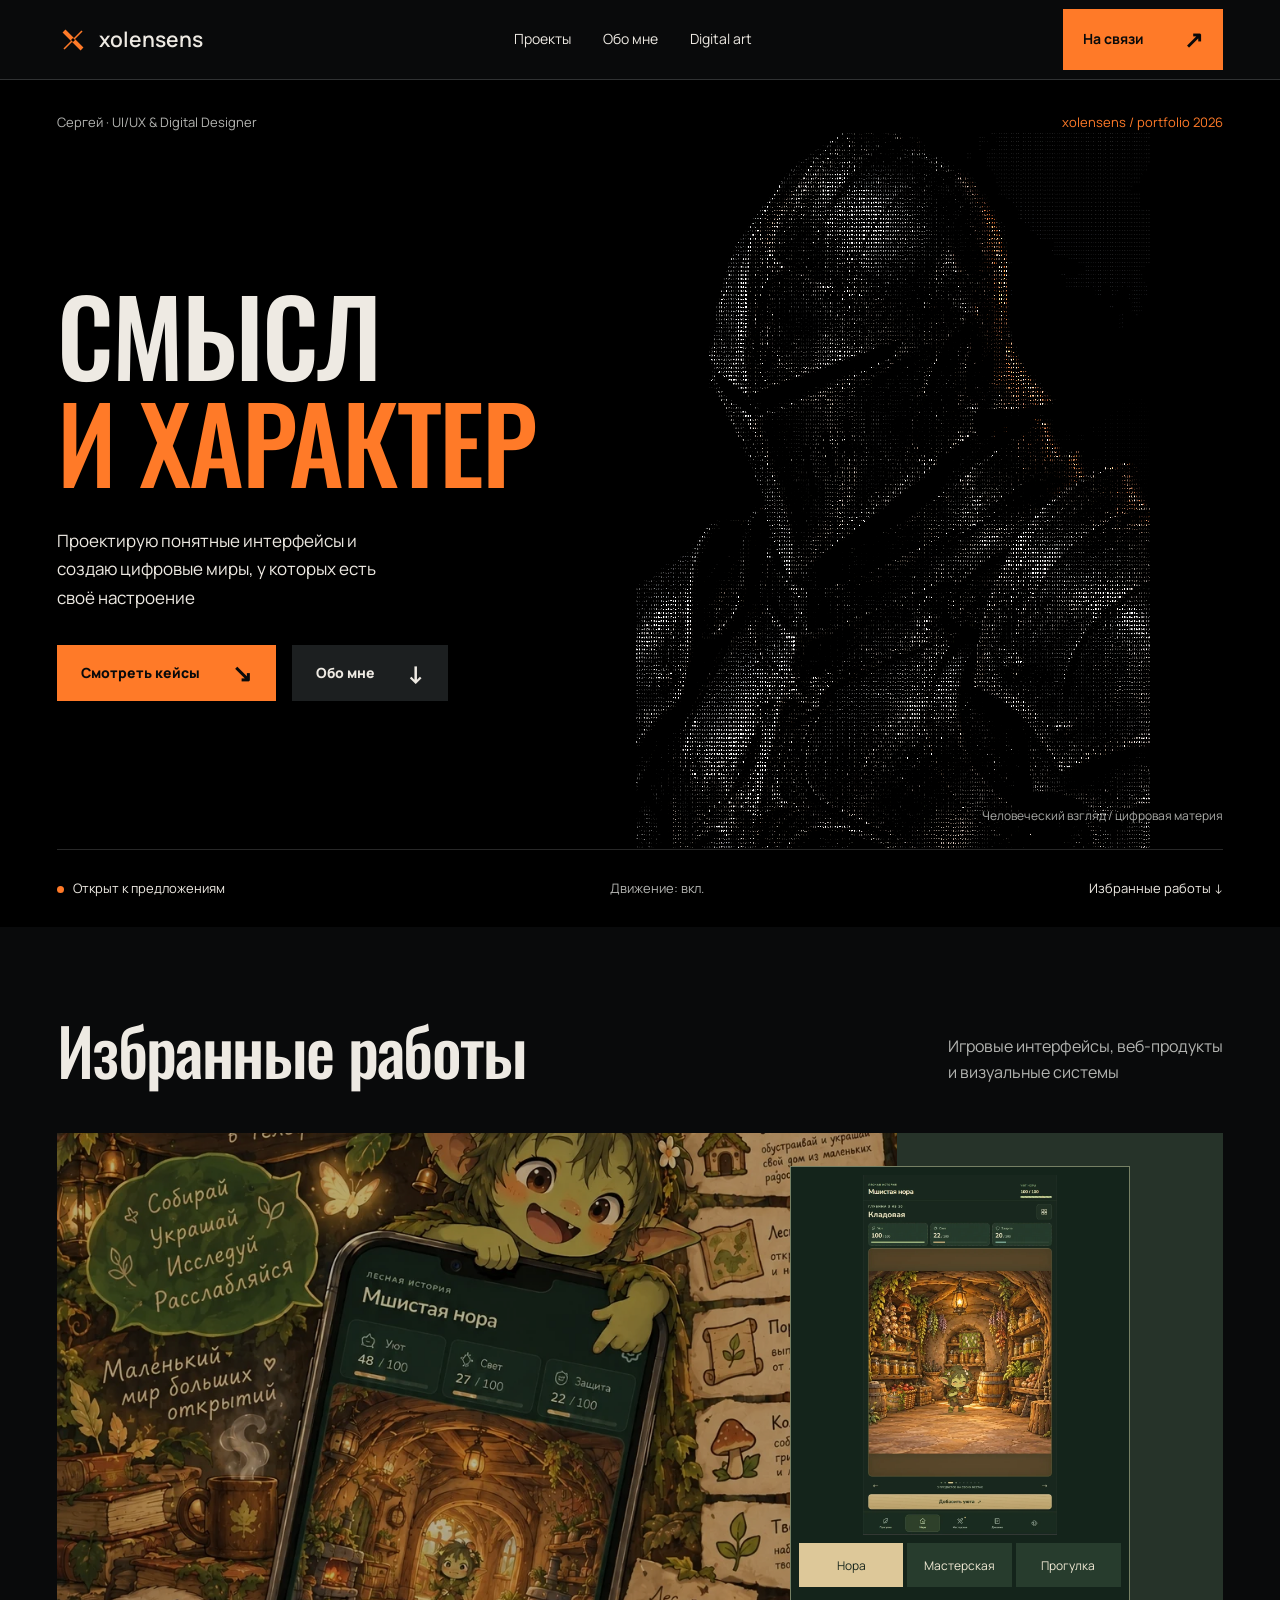
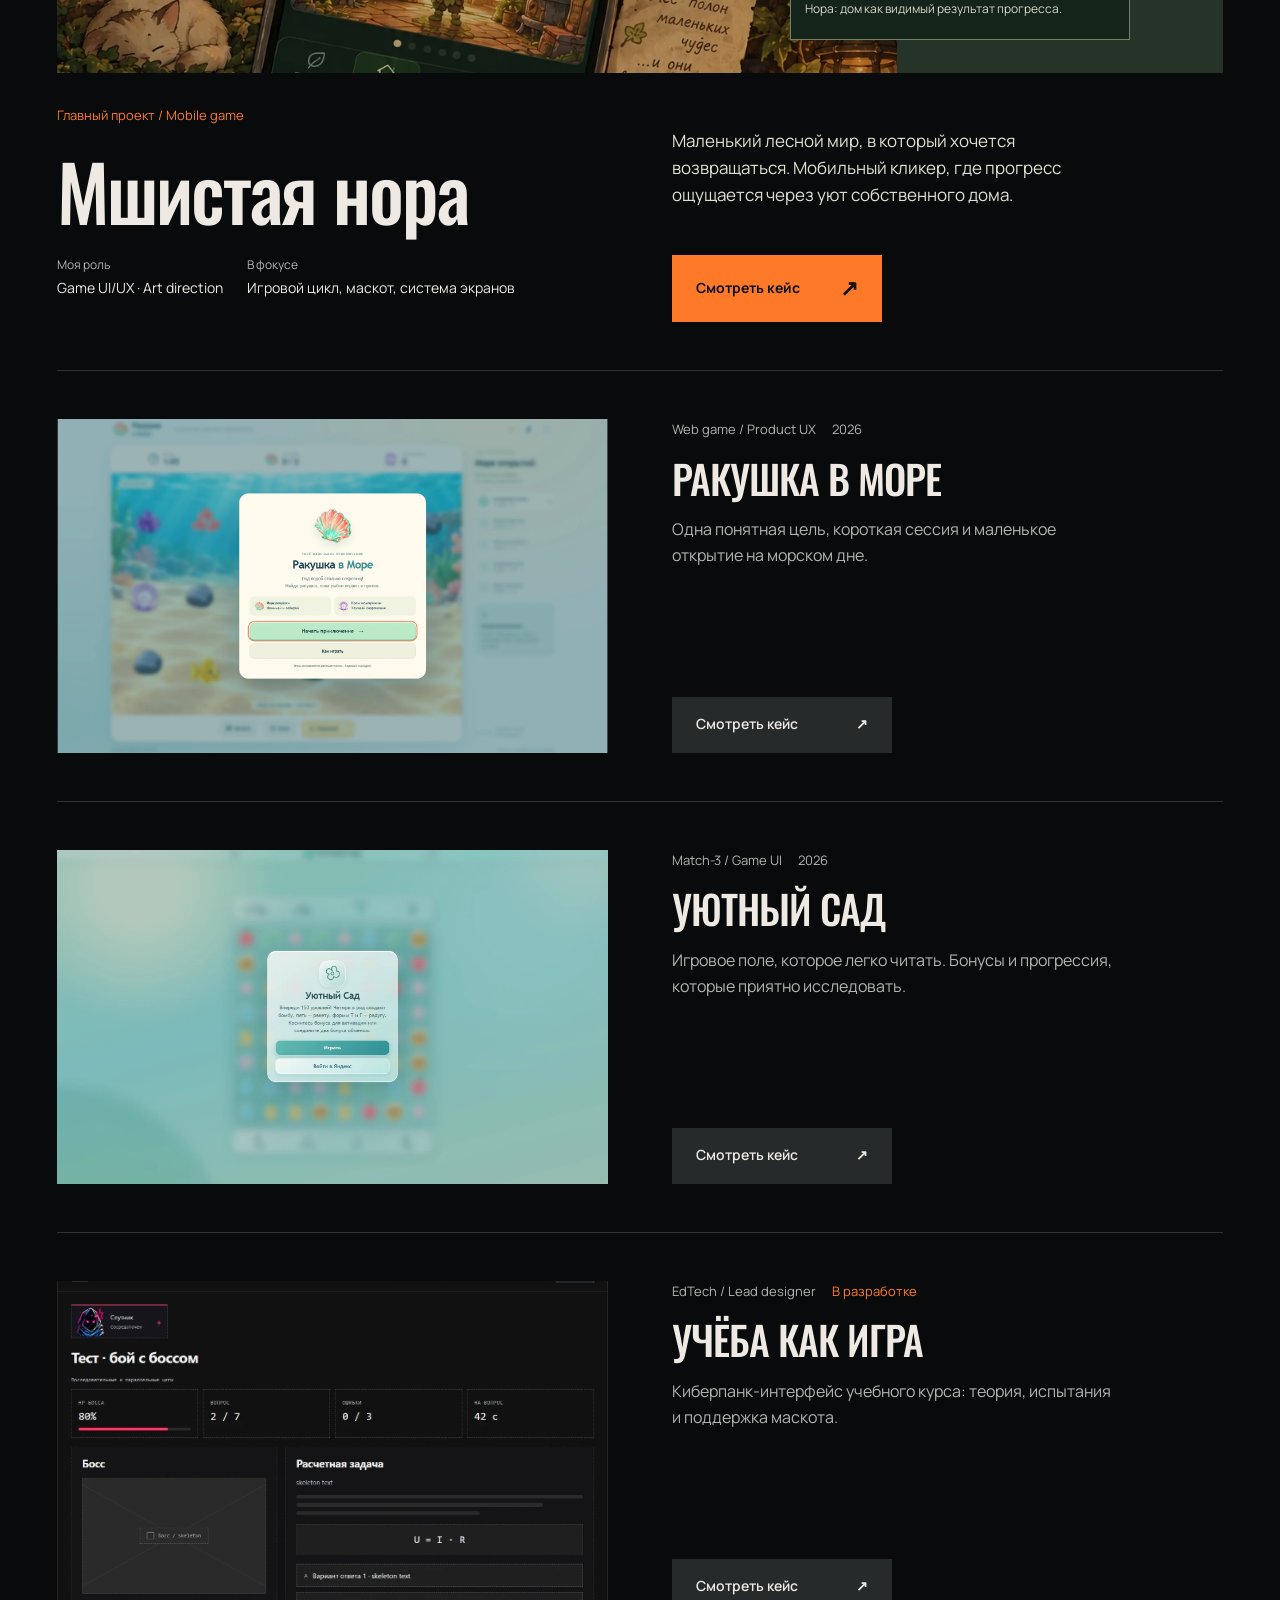
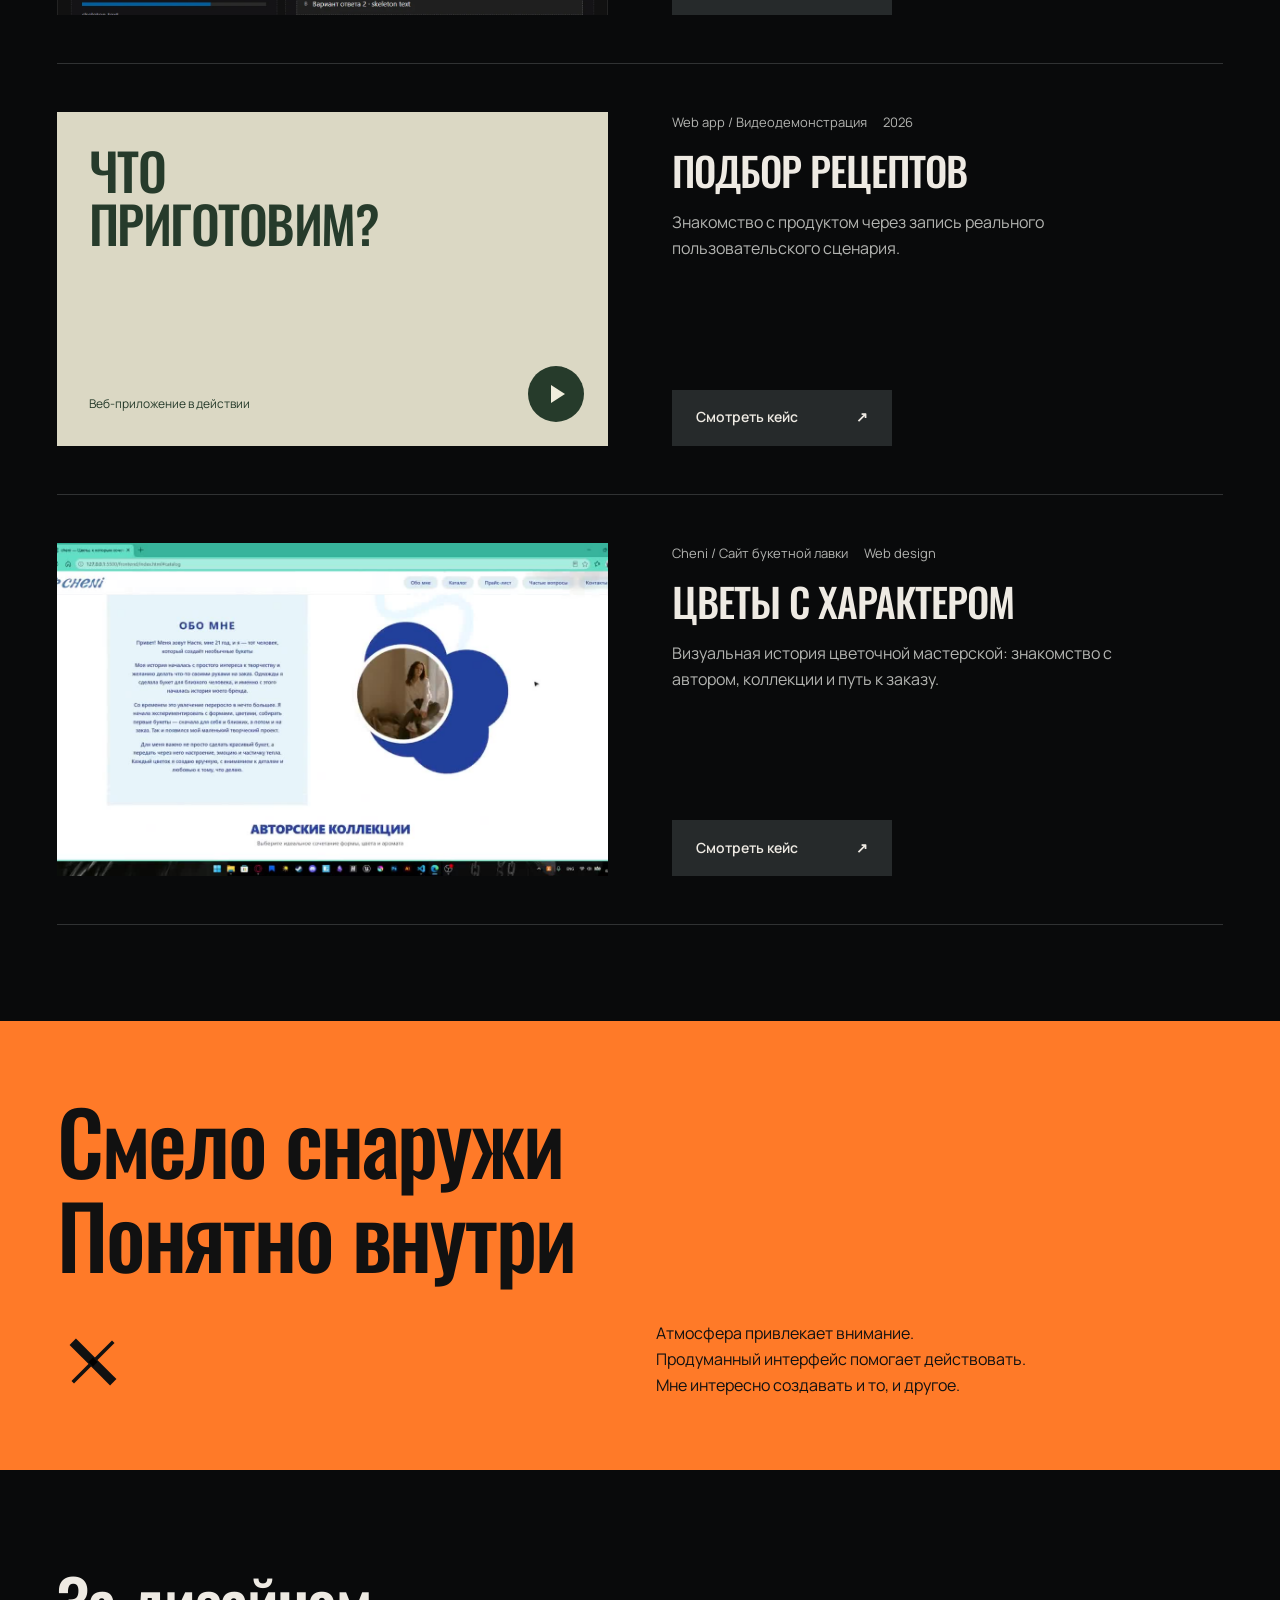
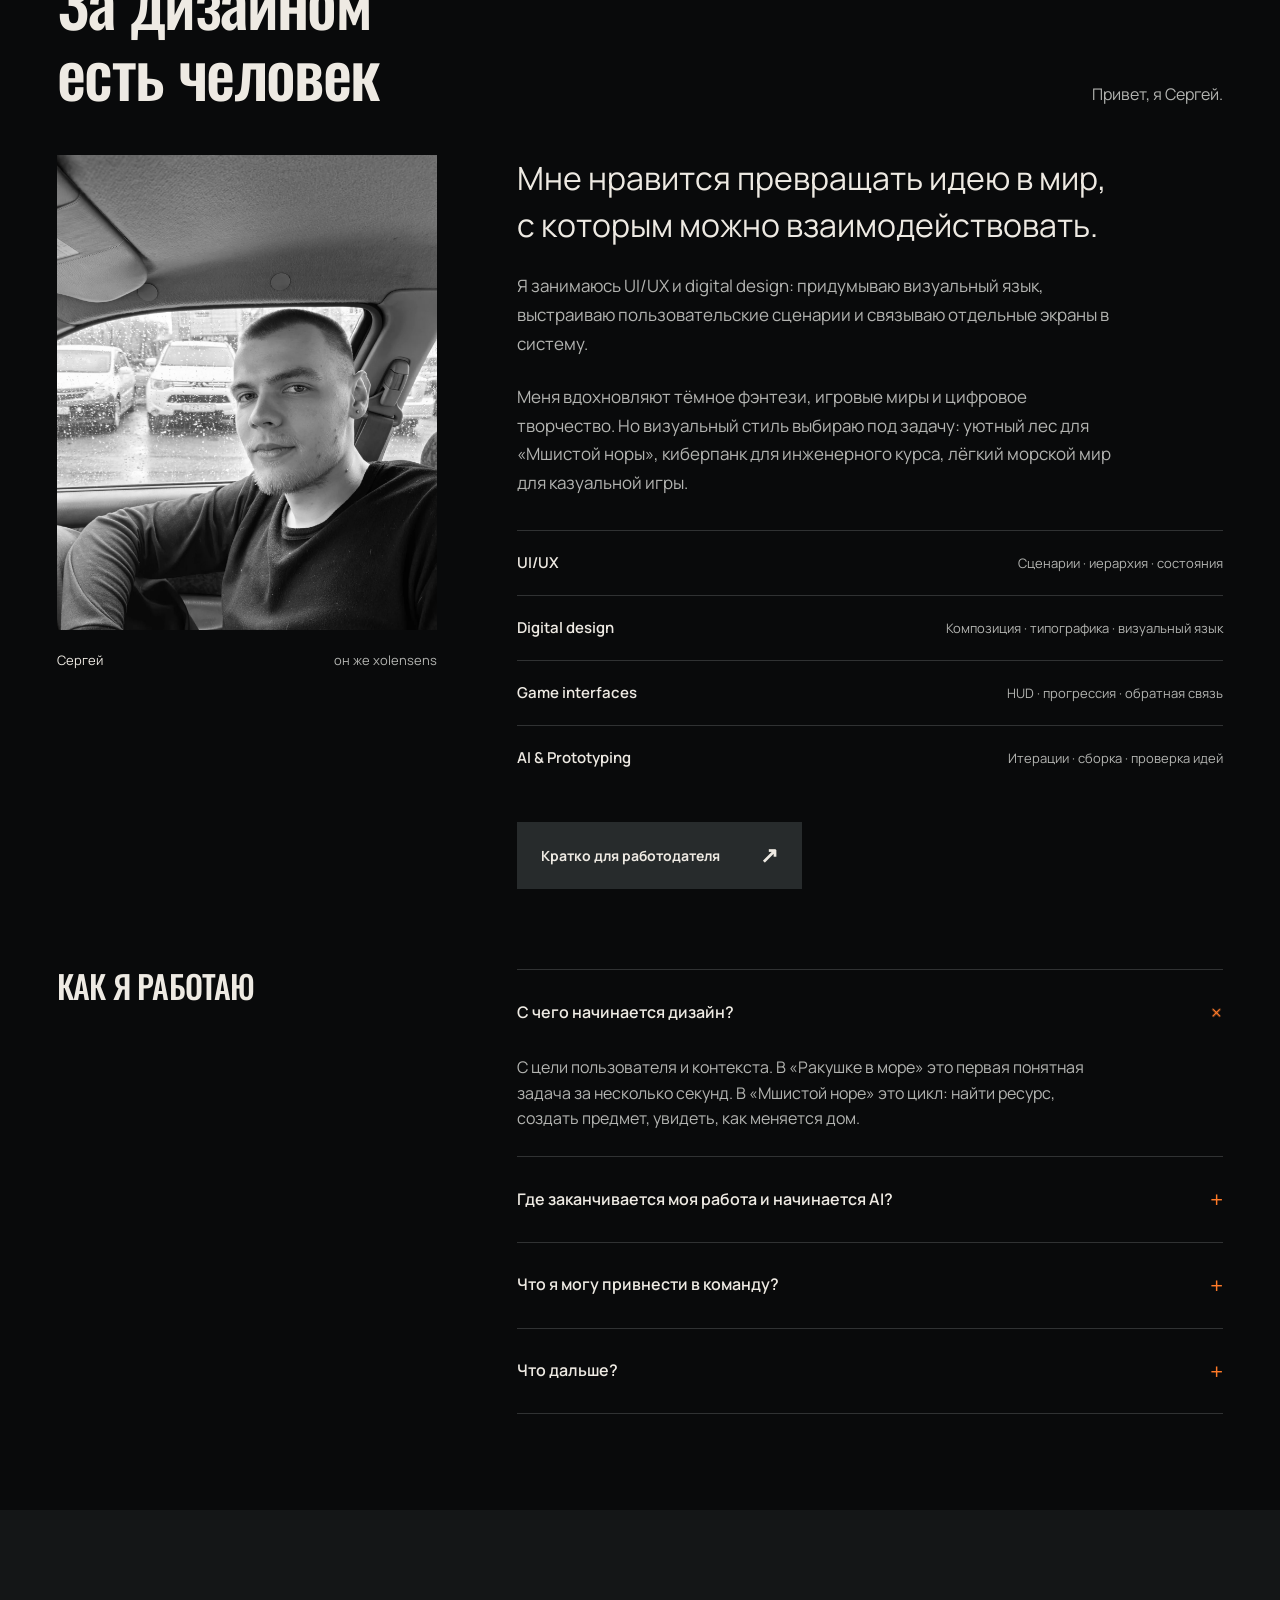
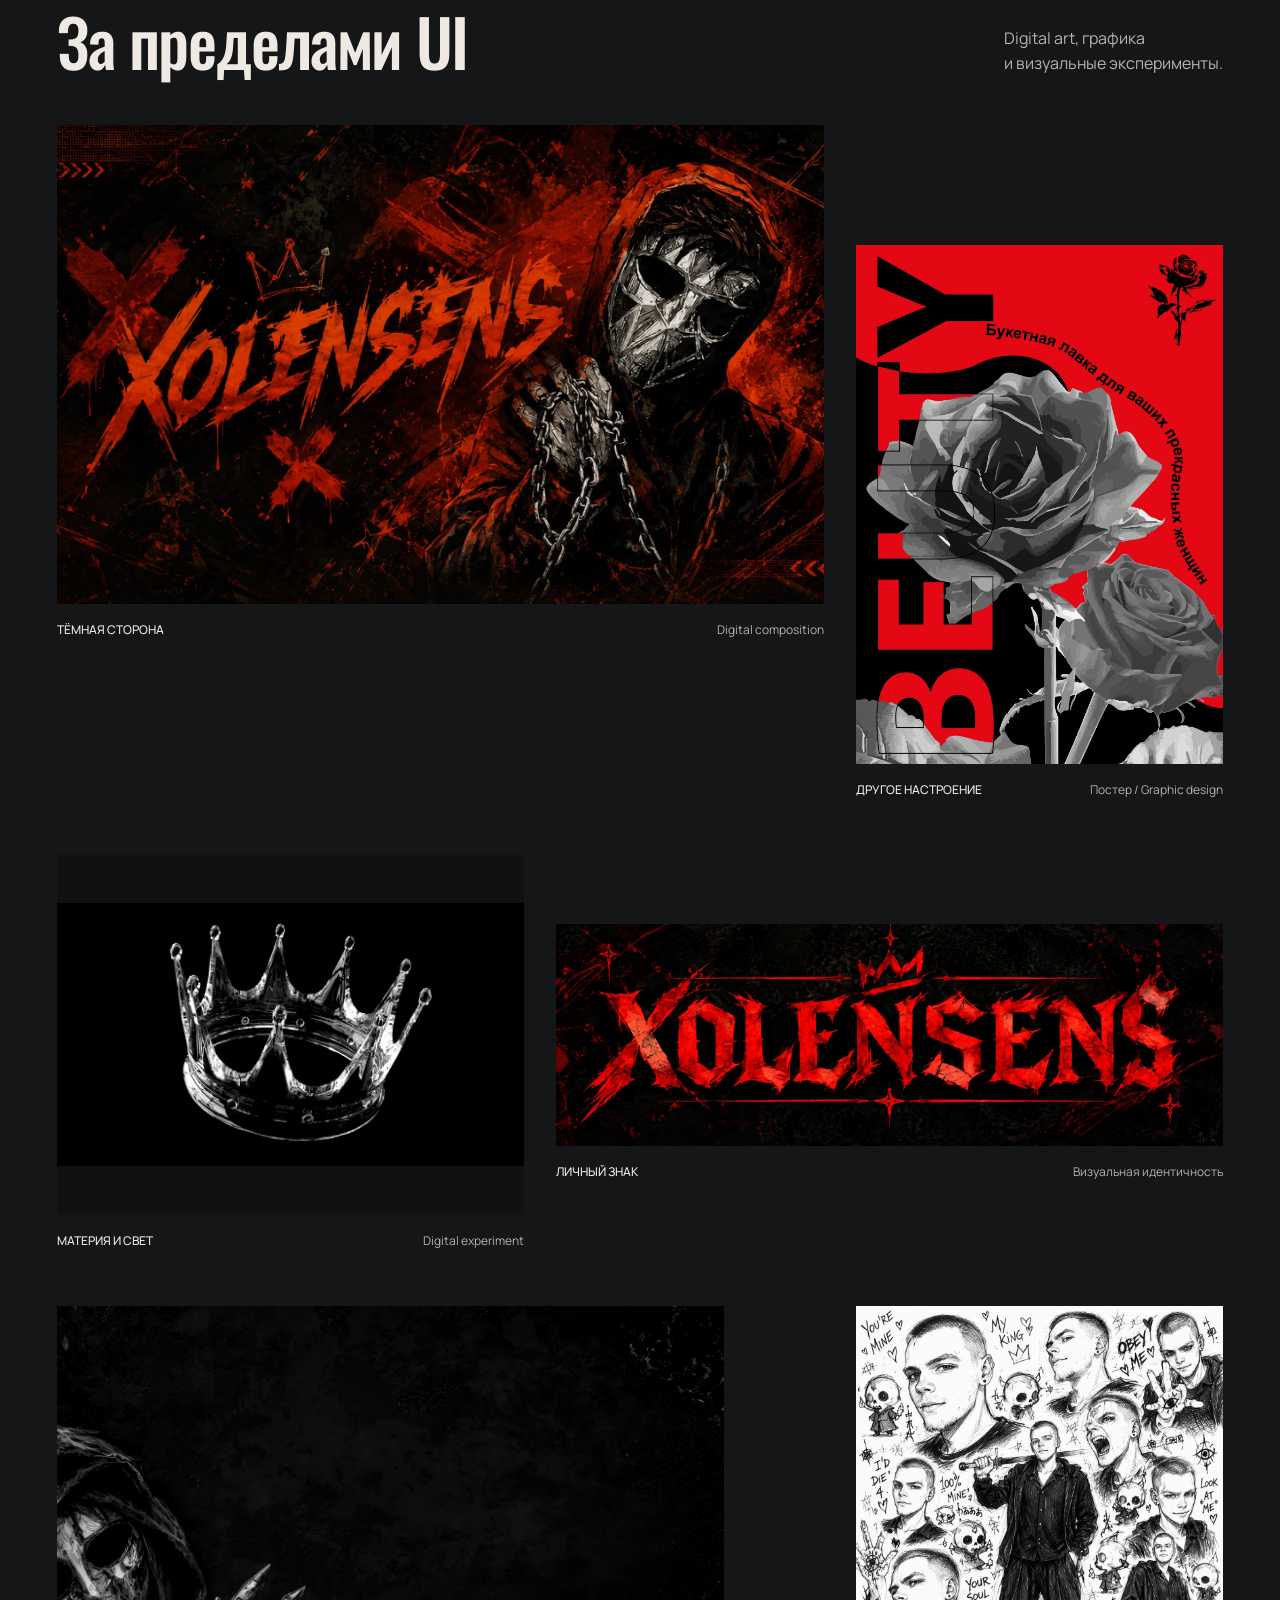
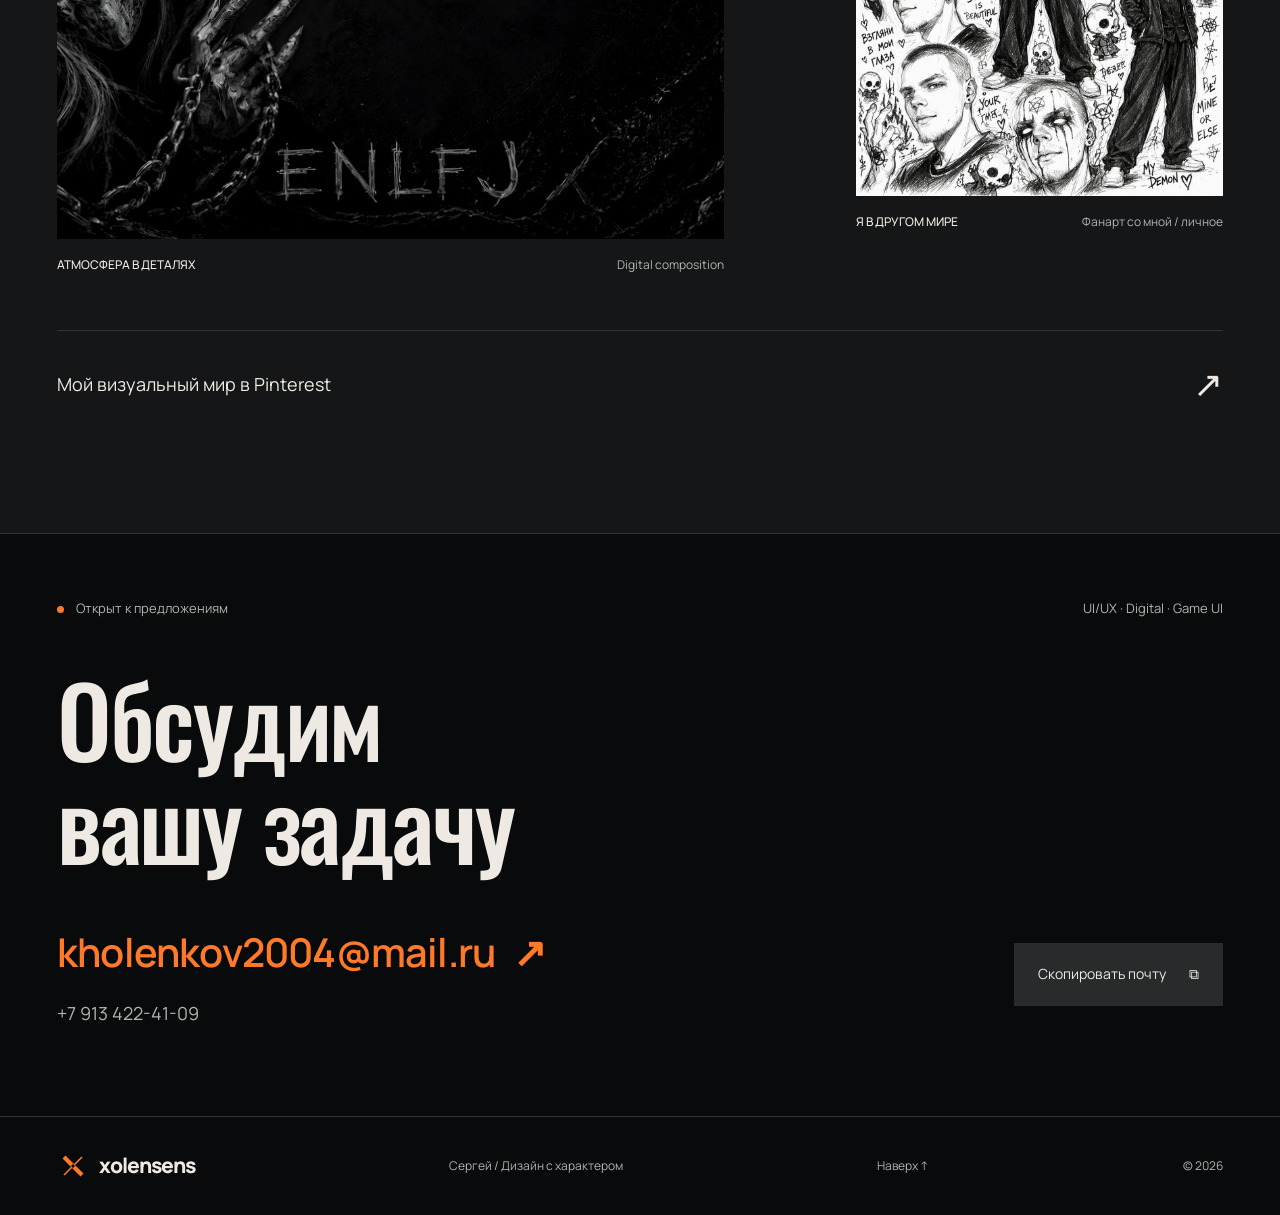
==== index.html @ f1961771 "Add files via upload" ====
<!doctype html>
<html lang="ru">
<head>
  <meta charset="utf-8">
  <meta name="viewport" content="width=device-width, initial-scale=1">
  <meta name="theme-color" content="#151617">
  <title>Сергей / xolensens — UI/UX & Digital Designer</title>
  <meta name="description" content="Сергей, xolensens. UI/UX, игровые интерфейсы и digital design. Мшистая нора, геймификация обучения и цифровые эксперименты. Посмотрите проекты и свяжитесь со мной.">
  <meta property="og:title" content="xolensens / Сергей — UI/UX & Digital Designer">
  <meta property="og:description" content="Интерфейсы с характером. Дизайн, который хочется исследовать.">
  <meta property="og:image" content="https://xolensens-design.moltencow.chatgpt.site/assets/social.jpg">
  <meta property="og:type" content="website">
  <link rel="icon" href="assets/favicon.svg" type="image/svg+xml">
  <link rel="preload" href="assets/oswald.ttf" as="font" type="font/ttf" crossorigin>
  <link rel="preload" href="assets/manrope.ttf" as="font" type="font/ttf" crossorigin>
  <link rel="stylesheet" href="style.css">
  <script src="app.js" defer></script>
<link rel="stylesheet" href="editorial.css"></head>
<body>
<a class="skip" href="#main">Перейти к содержимому</a>
<header class="site-header">
  <a class="logo" href="#top" aria-label="xolensens — на главную"><svg class="brand-mark" width="32" height="32" viewBox="0 0 32 32" aria-hidden="true"><line x1="25" y1="7" x2="7" y2="25" stroke="currentColor" stroke-width="1.6"></line><line x1="7" y1="7" x2="25" y2="25" stroke="currentColor" stroke-width="4"></line><polygon points="16,14 18,16 16,18 14,16"></polygon></svg> xolensens</a>
  <nav aria-label="Главная навигация"><a href="#work">Проекты</a><a href="#about">Обо мне</a><a href="#playground">Digital art</a></nav>
  <a class="header-cta" href="#contact">На связи <span aria-hidden="true">↗</span></a>
</header>
<main id="main">
  <section class="hero" id="top" aria-labelledby="hero-title">
<div class="hero-topline"><span>Сергей · UI/UX & Digital Designer</span><span>xolensens / portfolio 2026</span></div>
<div class="hero-layout"><div class="hero-text"><h1 id="hero-title"><span>СМЫСЛ</span><span>И ХАРАКТЕР</span></h1><p>Проектирую понятные интерфейсы и создаю цифровые миры, у которых есть своё настроение</p><div class="hero-actions"><a class="button primary" href="#work">Смотреть кейсы <span aria-hidden="true">↘</span></a><a class="button secondary" href="#about">Обо мне <span aria-hidden="true">↓</span></a></div></div><figure class="ascii-art"><img src="assets/knight-ascii.png" alt="Средневековый рыцарь, собранный из ASCII-символов" width="1024" height="1536" fetchpriority="high"><figcaption>Человеческий взгляд / цифровая материя</figcaption></figure></div>
<div class="hero-bottom"><span><i class="status-dot"></i>Открыт к предложениям</span><button class="motion-toggle" aria-pressed="false">Движение: вкл.</button><a href="#work">Избранные работы ↓</a></div>
</section>

  <section class="work section-pad" id="work" aria-labelledby="work-title">
    <div class="section-heading"><h2 id="work-title">Избранные работы</h2><p>Игровые интерфейсы, веб-продукты<br>и визуальные системы</p></div>
    <article class="featured">
      <div class="featured-copy">
        <span class="project-kind">Главный проект / Mobile game</span>
        <h3>Мшистая нора</h3>
        <p>Маленький лесной мир, в который хочется возвращаться. Мобильный кликер, где прогресс ощущается через уют собственного дома.</p>
        <dl class="project-facts"><div><dt>Моя роль</dt><dd>Game UI/UX · Art direction</dd></div><div><dt>В фокусе</dt><dd>Игровой цикл, маскот, система экранов</dd></div></dl>
        <a class="text-link" href="cases/mossy-burrow.html">Смотреть кейс <span aria-hidden="true">↗</span></a>
      </div>
      <div class="burrow-preview">
        <div class="burrow-poster" aria-hidden="true"><img src="assets/burrow-poster.webp" alt="" width="1024" height="1536" loading="lazy"></div>
        <div class="screen-switcher" data-ui>
          <img id="burrow-screen" src="assets/burrow-home-crop.webp" width="1207" height="1297" alt="Мшистая нора: кладовая, показатели уюта и нижняя навигация" loading="lazy">
          <div class="screen-buttons" role="group" aria-label="Экраны Мшистой норы"><button data-screen="home" aria-pressed="true">Нора</button><button data-screen="collection" aria-pressed="false">Мастерская</button><button data-screen="level1" aria-pressed="false">Прогулка</button></div>
          <p id="screen-caption" aria-live="polite">Нора: дом как видимый результат прогресса.</p>
        </div>
      </div>
    </article>
    <div class="project-grid">
      <article class="project-card sea-card">
        <a class="project-image" aria-label="Открыть кейс" href="cases/seashell.html"><img src="assets/sea-1.webp" width="1400" height="900" alt="" loading="lazy"></a>
        <div class="project-meta"><span>Web game / Product UX</span><span>2026</span></div>
        <h3><a href="cases/seashell.html">РАКУШКА В МОРЕ <span aria-hidden="true">↗</span></a></h3>
        <p>Одна понятная цель, короткая сессия и маленькое открытие на морском дне.</p>
      <a class="case-action" href="cases/seashell.html">Смотреть кейс <span aria-hidden="true">↗</span></a></article>
      <article class="project-card garden-card">
        <a class="project-image" aria-label="Открыть кейс" href="cases/cozy-garden.html"><img src="assets/garden-1.webp" width="1400" height="900" alt="" loading="lazy"></a>
        <div class="project-meta"><span>Match-3 / Game UI</span><span>2026</span></div>
        <h3><a href="cases/cozy-garden.html">УЮТНЫЙ САД <span aria-hidden="true">↗</span></a></h3>
        <p>Игровое поле, которое легко читать. Бонусы и прогрессия, которые приятно исследовать.</p>
      <a class="case-action" href="cases/cozy-garden.html">Смотреть кейс <span aria-hidden="true">↗</span></a></article>
      <article class="project-card course-card">
        <a class="project-image" aria-label="Открыть кейс" href="cases/gamification.html"><img src="assets/course-battle.webp" width="1440" height="1000" alt="" loading="lazy"></a>
        <div class="project-meta"><span>EdTech / Lead designer</span><span class="wip">В разработке</span></div>
        <h3><a href="cases/gamification.html">УЧЁБА КАК ИГРА <span aria-hidden="true">↗</span></a></h3>
        <p>Киберпанк-интерфейс учебного курса: теория, испытания и поддержка маскота.</p>
      <a class="case-action" href="cases/gamification.html">Смотреть кейс <span aria-hidden="true">↗</span></a></article>
      <article class="project-card recipe-card">
        <div class="recipe-cover"><span aria-hidden="true">ЧТО<br>ПРИГОТОВИМ?</span><button class="play-button" data-open-video aria-label="Смотреть демонстрацию приложения для подбора рецептов"><svg width="24" height="24" viewBox="0 0 24 24" aria-hidden="true"><path d="M7 3L21 12 7 21Z" fill="currentColor"/></svg></button><p>Веб-приложение в действии</p></div>
        <div class="project-meta"><span>Web app / Видеодемонстрация</span><span>2026</span></div>
        <h3><a href="cases/recipes.html">ПОДБОР РЕЦЕПТОВ <span aria-hidden="true">↗</span></a></h3>
        <p>Знакомство с продуктом через запись реального пользовательского сценария.</p>
      <a class="case-action" href="cases/recipes.html">Смотреть кейс <span aria-hidden="true">↗</span></a></article>
      <article class="project-card cheni-card">
        <a class="project-image" aria-label="Открыть кейс" href="cases/cheni.html"><img src="assets/video-check.jpg" width="1280" height="720" alt="" loading="lazy"></a>
        <div class="project-meta"><span>Cheni / Сайт букетной лавки</span><span>Web design</span></div>
        <h3><a href="cases/cheni.html">ЦВЕТЫ С ХАРАКТЕРОМ <span aria-hidden="true">↗</span></a></h3>
        <p>Визуальная история цветочной мастерской: знакомство с автором, коллекции и путь к заказу.</p>
      <a class="case-action" href="cases/cheni.html">Смотреть кейс <span aria-hidden="true">↗</span></a></article>
    </div>
  </section>

  <section class="manifesto" aria-labelledby="manifesto-title">
    <div class="manifesto-inner"><h2 id="manifesto-title">Смело снаружи<br>Понятно внутри</h2><div class="manifesto-bottom"><svg class="asterisk" width="32" height="32" viewBox="0 0 32 32" aria-hidden="true"><line x1="25" y1="7" x2="7" y2="25" stroke="currentColor" stroke-width="1.6"></line><line x1="7" y1="7" x2="25" y2="25" stroke="currentColor" stroke-width="4"></line><polygon points="16,14 18,16 16,18 14,16"></polygon></svg><p>Атмосфера привлекает внимание.<br>Продуманный интерфейс помогает действовать.<br>Мне интересно создавать и то, и другое.</p></div></div>
  </section>

  <section class="about section-pad" id="about" aria-labelledby="about-title">
    <div class="section-heading"><h2 id="about-title">За дизайном<br>есть человек</h2><span class="section-aside">Привет, я Сергей.</span></div>
    <div class="about-grid">
      <figure class="portrait"><div class="portrait-frame"><img src="assets/portrait.webp" width="1440" height="1920" alt="Сергей, дизайнер xolensens" loading="lazy"></div><figcaption>Сергей <span>он же xolensens</span></figcaption></figure>
      <div class="about-copy"><p class="intro">Мне нравится превращать идею в мир, с которым можно взаимодействовать.</p><p>Я занимаюсь UI/UX и digital design: придумываю визуальный язык, выстраиваю пользовательские сценарии и связываю отдельные экраны в систему.</p><p>Меня вдохновляют тёмное фэнтези, игровые миры и цифровое творчество. Но визуальный стиль выбираю под задачу: уютный лес для «Мшистой норы», киберпанк для инженерного курса, лёгкий морской мир для казуальной игры.</p>
        <div class="skill-lines"><div><strong>UI/UX</strong><span>Сценарии · иерархия · состояния</span></div><div><strong>Digital design</strong><span>Композиция · типографика · визуальный язык</span></div><div><strong>Game interfaces</strong><span>HUD · прогрессия · обратная связь</span></div><div><strong>AI & Prototyping</strong><span>Итерации · сборка · проверка идей</span></div></div>
        <a class="text-link" href="profile.html">Кратко для работодателя <span aria-hidden="true">↗</span></a>
      </div>
    </div>
    <div class="faq-layout"><h3>КАК Я РАБОТАЮ</h3><div class="faq">
      <details open><summary>С чего начинается дизайн?<span aria-hidden="true">+</span></summary><p>С цели пользователя и контекста. В «Ракушке в море» это первая понятная задача за несколько секунд. В «Мшистой норе» это цикл: найти ресурс, создать предмет, увидеть, как меняется дом.</p></details>
      <details><summary>Где заканчивается моя работа и начинается AI?<span aria-hidden="true">+</span></summary><p>Мой вклад: идея, структура, визуальное направление, сценарии и оценка результата. Для сборки прототипов и кода использую AI-инструменты. В кейсах разделяю дизайнерские решения и техническую реализацию.</p></details>
      <details><summary>Что я могу привнести в команду?<span aria-hidden="true">+</span></summary><p>Умение соединить интерфейс и атмосферу, думать о разных состояниях продукта и быстро переводить идею в наглядный прототип. Мне интересны задачи UI/UX, digital design и игровых интерфейсов.</p></details>
      <details><summary>Что дальше?<span aria-hidden="true">+</span></summary><p>Хочу развивать продукты вместе с командой: углублять работу с пользовательскими исследованиями, проверять решения на реальных людях и доводить детали от сценария до взаимодействия.</p></details>
    </div></div>
  </section>

  <section class="playground section-pad" id="playground" aria-labelledby="playground-title">
    <div class="section-heading"><h2 id="playground-title">За пределами UI</h2><p>Digital art, графика<br>и визуальные эксперименты.</p></div>
    <div class="art-grid">
      <figure class="art-wide"><button class="art-button" data-art="dark-art" aria-label="Увеличить работу Xolensens: тёмное фэнтези"><img src="assets/dark-art.webp" width="1920" height="1080" alt="Xolensens: персонаж в капюшоне и оранжевая экспрессивная типографика" loading="lazy"></button><figcaption><strong>ТЁМНАЯ СТОРОНА</strong><span>Digital composition</span></figcaption></figure>
      <figure class="art-poster"><button class="art-button" data-art="flowers" aria-label="Увеличить постер для букетной лавки"><img src="assets/flowers.webp" width="1200" height="1600" alt="Постер для букетной лавки" loading="lazy"></button><figcaption><strong>ДРУГОЕ НАСТРОЕНИЕ</strong><span>Постер / Graphic design</span></figcaption></figure>
      <figure class="art-crown"><button class="art-button" data-art="crown" aria-label="Увеличить стеклянную корону"><img src="assets/crown.webp" width="1200" height="1000" alt="Визуальный эксперимент со стеклянной короной" loading="lazy"></button><figcaption><strong>МАТЕРИЯ И СВЕТ</strong><span>Digital experiment</span></figcaption></figure>
      <figure class="art-banner"><button class="art-button" data-art="banner" aria-label="Увеличить баннер Xolensens"><img src="assets/banner.webp" width="1920" height="640" alt="Готический красный логотип Xolensens на чёрном фактурном фоне" loading="lazy"></button><figcaption><strong>ЛИЧНЫЙ ЗНАК</strong><span>Визуальная идентичность</span></figcaption></figure>
      <figure class="art-olya"><button class="art-button" data-art="olya" aria-label="Увеличить атмосферную композицию"><img src="assets/olya.webp" width="1600" height="1200" alt="Атмосферная цифровая композиция" loading="lazy"></button><figcaption><strong>АТМОСФЕРА В ДЕТАЛЯХ</strong><span>Digital composition</span></figcaption></figure>
      <figure class="art-fanart"><button class="art-button" data-art="fanart" aria-label="Увеличить фанарт с Сергеем"><img src="assets/fanart.webp" width="1086" height="1448" alt="Чёрно-белый фанарт с портретами Сергея" loading="lazy"></button><figcaption><strong>Я В ДРУГОМ МИРЕ</strong><span>Фанарт со мной / личное</span></figcaption></figure>
    </div>
    <a class="pinterest-link" href="https://ru.pinterest.com/xolensens/" target="_blank" rel="noopener noreferrer">Мой визуальный мир в Pinterest <span aria-hidden="true">↗</span></a>
  </section>

  <section class="contact section-pad" id="contact" aria-labelledby="contact-title">
    <div class="contact-top"><span><i class="status-dot"></i> Открыт к предложениям</span><span>UI/UX · Digital · Game UI</span></div>
    <h2 id="contact-title">Обсудим<br>вашу задачу</h2>
    <div class="contact-bottom"><div><a class="contact-email" href="mailto:kholenkov2004@mail.ru">kholenkov2004@mail.ru <span aria-hidden="true">↗</span></a><a class="contact-phone" href="tel:+79134224109">+7 913 422-41-09</a></div><button class="copy-email" data-copy-email>Скопировать почту <span aria-hidden="true">⧉</span></button></div>
    <p class="copy-status" role="status" aria-live="polite"></p>
  </section>
</main>
<footer class="site-footer"><a class="logo" href="#top"><svg class="brand-mark" width="32" height="32" viewBox="0 0 32 32" aria-hidden="true"><line x1="25" y1="7" x2="7" y2="25" stroke="currentColor" stroke-width="1.6"></line><line x1="7" y1="7" x2="25" y2="25" stroke="currentColor" stroke-width="4"></line><polygon points="16,14 18,16 16,18 14,16"></polygon></svg> xolensens</a><span>Сергей / Дизайн с характером</span><a href="#top">Наверх ↑</a><span>© 2026</span></footer>
<dialog id="art-dialog" class="art-dialog" aria-label="Просмотр работы"><button class="dialog-close" aria-label="Закрыть просмотр">Закрыть ×</button><img id="art-full" alt=""><p id="art-caption"></p></dialog>
<dialog id="video-dialog" class="video-dialog" aria-label="Демонстрация приложения рецептов"><button class="dialog-close" aria-label="Закрыть видео">Закрыть ×</button><video poster="assets/recipe-actual.jpg" controls preload="none" playsinline aria-label="Видеодемонстрация подбора рецептов"><source src="assets/recipes-user.mp4" type="video/mp4"></video><p>Демонстрация веб-приложения для подбора рецептов. <a href="cases/recipes.html">Подробнее о работе →</a></p></dialog>
</body>
</html>
---- style.css ----
@font-face{font-family:Oswald;src:url('assets/oswald.ttf') format('truetype');font-weight:200 700;font-display:swap}
@font-face{font-family:Manrope;src:url('assets/manrope.ttf') format('truetype');font-weight:200 800;font-display:swap}
:root{--bg:#151617;--panel:#1e2021;--ink:#eeede7;--muted:#b5b6b3;--orange:#ff7a28;--line:#414343;--gutter:clamp(20px,4vw,72px);--display:Oswald,'Arial Narrow',sans-serif;--body:Manrope,Arial,sans-serif;scroll-behavior:smooth;scroll-padding-top:95px;color-scheme:dark}
*{box-sizing:border-box}body{margin:0;background:var(--bg);color:var(--ink);font-family:var(--body);font-size:16px;line-height:1.6;-webkit-font-smoothing:antialiased}body:has(dialog[open]){overflow:hidden}::selection{background:var(--orange);color:var(--bg)}a{color:inherit;text-decoration:none}button{font:inherit;color:inherit;cursor:pointer}button,a{-webkit-tap-highlight-color:transparent}button{border:0}button:disabled{cursor:default}a:focus-visible,button:focus-visible,summary:focus-visible{outline:3px solid var(--orange);outline-offset:6px}img{display:block;max-width:100%;height:auto}figure,p,h1,h2,h3{margin:0}h1,h2,h3{font-family:var(--display);font-weight:600;line-height:1.06;letter-spacing:-.035em}p{max-width:65ch}h2{font-size:clamp(42px,6.2vw,100px)}h3{font-size:clamp(28px,3.5vw,48px)}.skip{position:fixed;top:-100px;left:16px;z-index:100;background:var(--orange);color:var(--bg);padding:14px}.skip:focus{top:10px}.site-header{height:88px;padding:0 var(--gutter);display:flex;align-items:center;justify-content:space-between;gap:24px;background:var(--bg);position:relative;z-index:5;border-bottom:1px solid var(--line)}.logo{font-weight:800;font-size:21px;letter-spacing:-1px;display:inline-flex;align-items:center;gap:10px}.logo>span{color:var(--orange);font-size:34px;font-weight:400}.site-header nav{display:flex;gap:34px;font-size:14px}.site-header nav a{padding:12px 0}.site-header nav a:hover,.site-footer a:hover{color:var(--orange)}.header-cta{display:flex;align-items:center;justify-content:space-between;gap:40px;font-size:14px;font-weight:700;background:var(--orange);color:var(--bg);padding:13px 20px}.header-cta span{font-size:23px}.hero{padding:24px var(--gutter) 0;overflow:hidden;position:relative}.hero-topline,.hero-bottom{display:flex;justify-content:space-between;align-items:center;gap:20px;font-size:13px}.hero-topline{color:var(--muted)}.monument{font-size:clamp(80px,18.7vw,330px);line-height:1.12;letter-spacing:-.055em;text-align:center;font-weight:600;position:relative;z-index:2;white-space:nowrap;margin:0 -.02em;transform-origin:center}.hero-stage{min-height:555px;position:relative;margin-top:-14px;display:flex;align-items:center}.hero-copy{position:relative;z-index:3;padding:40px 0 72px;width:50%}.hero-copy h2{font-size:clamp(52px,6.2vw,100px);color:var(--orange)}.hero-copy p{font-size:17px;margin-top:30px;line-height:1.65}.button{display:inline-flex;align-items:center;justify-content:space-between;gap:56px;min-height:56px;padding:16px 24px;font-size:14px;font-weight:800}.primary{background:var(--orange);color:var(--bg);margin-top:32px}.button span{font-size:24px;line-height:1}.button:hover,.header-cta:hover{background:var(--ink);color:var(--bg)}.button:active,.header-cta:active{transform:translateY(2px)}.knight-frame{position:absolute;width:57%;height:730px;right:1%;top:-75px;pointer-events:none;overflow:hidden;mask-image:linear-gradient(black 77%,transparent 100%)}.knight{width:100%;height:100%;object-fit:cover;object-position:center 26%;mix-blend-mode:lighten;mask-image:linear-gradient(90deg,transparent,black 15%,black 87%,transparent);filter:contrast(1.04)}.hero-side{position:absolute;right:-20px;top:32%;writing-mode:vertical-rl;font-size:11px;letter-spacing:.12em;color:var(--muted)}.artifact-note{position:absolute;right:42%;top:6%;z-index:3;font-size:11px;line-height:1.5;color:var(--muted)}.cross{display:block;color:var(--orange);font-size:34px;line-height:1;margin-bottom:10px}.hero-bottom{position:relative;z-index:3;border-top:1px solid var(--line);padding:22px 0}.hero-bottom a{padding:6px 0}.hero-bottom a span{margin-left:30px}.status-dot{display:inline-block;width:7px;height:7px;background:var(--orange);border-radius:50%;margin-right:9px;vertical-align:middle}.motion-toggle{background:none;font-size:12px;color:var(--muted);padding:10px}.motion-toggle:hover{color:var(--ink)}.section-pad{padding:120px var(--gutter)}.section-heading{display:flex;justify-content:space-between;align-items:flex-end;gap:30px;margin-bottom:64px}.section-heading p,.section-aside{color:var(--muted);font-size:15px}.featured{display:grid;grid-template-columns:.9fr 1.35fr;background:#212a24;min-height:680px;overflow:hidden}.featured-copy{padding:48px 40px;display:flex;flex-direction:column;align-items:flex-start}.project-kind{color:#d0d6c8;font-size:12px;margin-bottom:30px}.featured h3{font-size:clamp(50px,6vw,96px);color:#e8dcc0}.featured-copy>p{margin-top:26px;max-width:36ch;color:#dfdfd3;font-size:16px}.project-facts{width:100%;font-size:13px;margin:30px 0}.project-facts div{margin-top:16px}.project-facts dt{color:#b6bfb2;font-size:12px}.project-facts dd{margin:3px 0 0}.text-link{font-weight:700;display:inline-flex;gap:36px;align-items:center;min-height:48px;border-bottom:1px solid currentColor}.text-link span{font-size:24px}.text-link:hover{color:var(--orange)}.featured .text-link{margin-top:auto}.burrow-preview{position:relative;display:flex;justify-content:flex-end;align-items:center;overflow:hidden;padding:50px 32px 50px 65px;background:#29382a}.burrow-poster{position:absolute;inset:0 40% 0 0;overflow:hidden;opacity:.8}.burrow-poster img{height:120%;width:100%;object-fit:cover;object-position:30% 40%;filter:brightness(.7)}.screen-switcher{position:relative;z-index:1;width:83%;max-width:430px;background:#14241b;padding:8px;border:1px solid #768064}.screen-switcher>img{width:100%;height:420px;object-fit:contain;background:#14241b}.screen-buttons{display:flex;gap:4px;margin-top:8px}.screen-buttons button{flex:1;background:#273c2d;padding:12px 4px;font-size:12px;color:#f0e9d4}.screen-buttons button[aria-pressed=true]{background:#ddc899;color:#19271d}.screen-buttons button:hover{background:#4b6248}.screen-buttons button[aria-pressed=true]:hover{background:#ede0bc}.screen-switcher>p{font-size:11px;min-height:40px;padding:12px 6px 4px;color:#d4d8c9}.project-grid{display:grid;grid-template-columns:1fr 1fr;gap:72px 36px;margin-top:72px}.project-card:nth-child(even){margin-top:100px}.project-image{display:block;aspect-ratio:1.5;overflow:hidden;background:#202729}.project-image img{width:100%;height:100%;object-fit:cover;transition:transform .6s ease,filter .6s ease}.project-card:hover .project-image img{transform:scale(1.035)}.sea-card .project-image{background:#c2e1d5}.garden-card .project-image{background:#b3d5cc}.project-meta{display:flex;align-items:center;justify-content:space-between;gap:16px;font-size:12px;color:var(--muted);margin:24px 0 14px}.project-card h3{font-size:clamp(28px,3.1vw,44px)}.project-card h3 a{display:flex;justify-content:space-between;gap:16px;align-items:flex-start}.project-card h3 a:hover{color:var(--orange)}.project-card h3 span{font-family:var(--body);font-size:32px}.project-card>p{font-size:15px;color:var(--muted);max-width:49ch;margin-top:16px}.wip{color:var(--orange)}.recipe-cover{aspect-ratio:1.5;background:#dbd8c4;color:#263b2b;padding:32px;position:relative;overflow:hidden;display:flex;flex-direction:column;justify-content:space-between}.recipe-cover>span{font-family:var(--display);font-weight:600;font-size:clamp(40px,4.5vw,72px);line-height:1.05;letter-spacing:-.03em}.recipe-cover>p{font-size:12px}.play-button{position:absolute;bottom:28px;right:28px;width:70px;height:70px;border-radius:50%;display:grid;place-items:center;background:#263b2b;color:#f0eedc;transition:transform .3s}.play-button:hover{transform:scale(1.1)}.manifesto{overflow:hidden;background:var(--orange);color:var(--bg);padding:80px var(--gutter);margin:0}.manifesto h2{font-size:clamp(44px,8.4vw,136px);line-height:1.04;letter-spacing:-.04em}.manifesto-bottom{display:flex;justify-content:space-between;align-items:flex-end;margin-top:38px}.asterisk{font-size:120px;line-height:.8}.manifesto p{font-size:16px;max-width:50ch}.about-grid{display:grid;grid-template-columns:.85fr 1.2fr;gap:12%;align-items:start}.portrait-frame{aspect-ratio:3/4;overflow:hidden;background:#272a2a}.portrait img{width:100%;height:110%;object-fit:cover;object-position:63% 50%;filter:grayscale(1)}.portrait figcaption{display:flex;justify-content:space-between;font-size:15px;margin-top:20px}.portrait figcaption span{color:var(--muted)}.about-copy>p{font-size:16px;margin-top:24px;color:var(--muted)}.about-copy>p.intro{font-size:clamp(23px,2.2vw,32px);line-height:1.5;color:var(--ink);margin:0}.skill-lines{margin:36px 0}.skill-lines>div{padding:17px 0;border-top:1px solid var(--line);display:flex;gap:20px;justify-content:space-between}.skill-lines strong{font-size:15px;white-space:nowrap}.skill-lines span{font-size:12px;max-width:26ch;text-align:right;color:var(--muted)}.faq-layout{display:grid;grid-template-columns:.85fr 1.2fr;gap:12%;margin-top:100px}.faq-layout>h3{font-size:34px}.faq details{border-top:1px solid var(--line)}.faq details:last-child{border-bottom:1px solid var(--line)}summary{list-style:none;display:flex;justify-content:space-between;align-items:center;gap:20px;font-size:16px;font-weight:600;cursor:pointer;padding:24px 0}summary::-webkit-details-marker{display:none}summary span{font-size:23px;color:var(--orange);font-weight:400}details[open] summary span{transform:rotate(45deg)}.faq details p{padding:0 40px 24px 0;font-size:15px;color:var(--muted)}.playground{background:#1c1e1f}.art-grid{display:grid;grid-template-columns:1.2fr 1fr;gap:70px 70px;align-items:start}.art-grid figure{min-width:0}.art-wide{grid-column:1/-1}.art-button{display:block;width:100%;padding:0;background:none;overflow:hidden}.art-button img{width:100%;object-fit:cover;transition:transform .5s}.art-button:hover img{transform:scale(1.025)}.art-grid figcaption{display:flex;justify-content:space-between;gap:15px;margin-top:20px;font-size:12px}.art-grid figcaption strong{font-weight:500}.art-grid figcaption span{color:var(--muted);text-align:right}.art-wide img{aspect-ratio:16/8;object-fit:cover}.art-poster{width:80%}.art-poster img{max-height:720px;object-fit:contain;background:#111}.art-crown{margin-top:110px}.art-crown img{aspect-ratio:1.1;object-fit:contain;background:#111}.art-banner{grid-column:1/-1}.art-olya{align-self:center}.art-olya img{aspect-ratio:1.25;object-fit:cover}.art-fanart{width:80%;justify-self:end}.art-fanart img{aspect-ratio:.75;object-fit:cover}.pinterest-link{display:flex;justify-content:space-between;align-items:center;margin-top:70px;padding:25px 0;border-top:1px solid var(--line);font-size:20px}.pinterest-link span{font-size:36px}.pinterest-link:hover{color:var(--orange)}.contact{background:var(--orange);color:var(--bg);padding-top:64px;padding-bottom:36px}.contact-top{display:flex;justify-content:space-between;gap:20px;font-size:13px}.contact .status-dot{background:var(--bg)}.contact h2{font-size:clamp(52px,9.2vw,150px);margin:65px 0;line-height:1.02}.contact-bottom{display:flex;justify-content:space-between;align-items:flex-start;gap:24px}.contact-email{display:block;font-size:clamp(20px,3vw,44px);font-weight:600;letter-spacing:-.04em}.contact-email span{margin-left:10px}.contact-phone{display:inline-block;margin-top:15px;font-size:20px}.copy-email{background:var(--bg);color:var(--ink);padding:18px 24px;white-space:nowrap;font-size:13px}.copy-email:hover{background:#333}.copy-email span{margin-left:20px}.copy-status{height:24px;font-size:13px;margin-top:16px}.contact a:focus-visible,.contact button:focus-visible{outline-color:var(--bg)}.contact a:hover{text-decoration:underline;text-underline-offset:7px}.site-footer{padding:32px var(--gutter);display:flex;justify-content:space-between;align-items:center;gap:25px;font-size:12px;color:var(--muted)}.site-footer .logo{color:var(--ink)}dialog{border:1px solid #656565;padding:64px 24px 24px;color:var(--ink);background:#141516;max-width:min(1100px,94vw);max-height:92dvh;width:fit-content}dialog::backdrop{background:#000d}.dialog-close{position:absolute;right:16px;top:12px;padding:8px 14px;background:var(--orange);color:var(--bg);font-size:13px;font-weight:700}.art-dialog img{max-height:73dvh;max-width:100%;margin:auto;object-fit:contain}.art-dialog p,.video-dialog p{font-size:13px;margin-top:16px}.video-dialog{width:1100px}.video-dialog video{width:100%;max-height:70dvh}.video-dialog a{color:var(--orange)}
.case-main{padding:48px var(--gutter) 100px}.case-back{display:inline-block;color:var(--muted);font-size:14px;margin-bottom:40px}.case-back:hover{color:var(--orange)}.case-title{font-size:clamp(52px,9vw,140px);max-width:15ch}.case-lead{font-size:clamp(19px,2vw,27px);margin:32px 0;max-width:50ch}.case-tags{display:flex;gap:28px;flex-wrap:wrap;color:var(--muted);font-size:13px;margin-bottom:50px}.case-hero-image{width:100%;max-height:820px;object-fit:contain;background:#1e2520}.case-section{padding-top:100px;display:grid;grid-template-columns:1fr 1.6fr;gap:70px}.case-section h2{font-size:clamp(32px,4vw,56px)}.case-section p{margin-bottom:24px}.case-section li{margin-bottom:18px}.case-section ul,.case-section ol{padding-left:22px}.case-gallery{display:grid;grid-template-columns:1fr 1fr;gap:40px;margin-top:70px;align-items:start}.case-gallery figure img{width:100%;max-height:800px;object-fit:contain;background:#202522}.case-gallery figcaption{font-size:13px;color:var(--muted);margin-top:15px}.case-bottom{display:flex;justify-content:space-between;gap:30px;margin-top:100px;padding-top:30px;border-top:1px solid var(--line)}.case-video{width:100%;background:#000;max-height:75vh}.notice{background:#272728;padding:24px;margin-bottom:35px;max-width:75ch}.profile-main{max-width:1000px;margin:auto;padding:60px 30px}.profile-main h1{font-size:70px;margin-bottom:20px}.profile-main h2{font-size:32px;margin:40px 0 20px}.profile-main li{margin-bottom:14px}.profile-main a{text-decoration:underline;text-underline-offset:4px}.profile-main .button{text-decoration:none}.print-control{float:right}
[data-reveal]{opacity:1}.reveal-enter{animation:enter .75s cubic-bezier(.2,.65,.2,1) both}@keyframes enter{from{opacity:.15;transform:translateY(28px)}to{opacity:1;transform:translateY(0)}}.motion-off *,.motion-off *::before,.motion-off *::after{animation:none!important;transition:none!important}.motion-off [data-parallax]{transform:none!important}.motion-off{scroll-behavior:auto}
@media(min-width:1800px){body{max-width:2100px;margin:auto}.hero-stage{min-height:660px}.knight-frame{height:850px}.hero-copy{padding-bottom:100px}}
@media(max-width:1000px){.site-header nav{gap:22px}.site-header{height:76px}.hero-stage{min-height:500px}.knight-frame{height:610px;top:-30px;width:62%;right:-5%}.hero-copy{width:54%}.artifact-note{display:none}.featured{grid-template-columns:.85fr 1fr}.featured-copy{padding:32px 26px}.burrow-preview{padding:35px 20px}.screen-switcher{width:95%}.screen-switcher>img{height:400px}.about-grid,.faq-layout{gap:7%}.art-grid{gap:50px 35px}.contact-bottom{flex-direction:column}.case-section{gap:40px}}
@media(max-width:700px){:root{--gutter:20px;scroll-padding-top:24px}.site-header{height:72px;gap:12px}.logo{font-size:18px}.logo>span{font-size:28px}.site-header nav{display:none}.header-cta{font-size:12px;padding:10px 15px;gap:20px}.hero{padding-top:18px}.hero-topline{font-size:10px;gap:10px}.hero-topline span:last-child{white-space:nowrap}.monument{font-size:19vw;line-height:1.4;letter-spacing:-.055em}.hero-stage{min-height:625px;margin-top:0;display:block}.hero-copy{width:100%;padding:0;position:relative;padding-top:335px}.hero-copy h2{font-size:54px;line-height:1.03}.hero-copy p{font-size:14px;margin-top:20px;max-width:24ch}.hero-copy .button{margin-top:24px;width:100%;min-height:54px}.knight-frame{top:-30px;right:-15%;width:110%;height:410px;mask-image:linear-gradient(black 68%,transparent)}.knight{object-position:center 23%;mask-image:none}.hero-side{right:0;top:100px;font-size:9px}.hero-bottom{margin-top:30px;display:grid;grid-template-columns:1fr auto;padding:17px 0;gap:8px;font-size:10px}.hero-bottom>a{grid-column:1/-1;display:none}.motion-toggle{font-size:10px;padding:10px 0}.section-pad{padding-top:76px;padding-bottom:76px}.section-heading{display:block;margin-bottom:36px}.section-heading h2{font-size:48px}.section-heading p,.section-aside{display:block;margin-top:20px;font-size:14px}.featured{grid-template-columns:1fr;min-height:0}.featured-copy{padding:30px 24px}.featured h3{font-size:64px}.featured-copy>p{font-size:15px}.project-kind{margin-bottom:24px;font-size:11px}.project-facts{margin:24px 0}.burrow-preview{min-height:490px;padding:25px}.screen-switcher{width:87%;max-width:380px}.screen-switcher>img{height:350px}.project-grid{grid-template-columns:1fr;gap:44px;margin-top:48px}.project-card:nth-child(even){margin-top:0}.project-card h3{font-size:32px}.project-card>p{font-size:14px}.project-meta{margin-top:18px;font-size:11px}.recipe-cover{padding:25px}.recipe-cover>span{font-size:46px}.play-button{width:56px;height:56px;bottom:20px;right:20px}.manifesto{padding:54px var(--gutter)}.manifesto h2{font-size:clamp(30px,8vw,54px);line-height:1.1}.manifesto-bottom{margin-top:32px;gap:25px;align-items:center}.manifesto p{font-size:12px}.asterisk{font-size:72px}.about-grid{grid-template-columns:1fr;gap:36px}.portrait{max-width:420px}.portrait-frame{aspect-ratio:1}.portrait img{object-position:64% 46%}.portrait figcaption{font-size:13px}.about-copy>p.intro{font-size:24px}.about-copy>p{font-size:15px}.skill-lines strong{font-size:14px}.skill-lines span{font-size:11px;max-width:24ch}.faq-layout{grid-template-columns:1fr;gap:24px;margin-top:64px}.faq-layout>h3{font-size:32px}summary{font-size:14px;padding:21px 0}.faq details p{font-size:14px;padding-right:0}.art-grid{grid-template-columns:1fr;gap:40px}.art-wide,.art-banner{grid-column:auto}.art-poster,.art-fanart{width:100%}.art-crown{margin-top:0}.art-wide img{aspect-ratio:1.4}.art-grid figcaption{font-size:10px;margin-top:14px}.art-fanart img{max-height:600px;object-fit:contain}.art-crown img{max-height:430px}.pinterest-link{font-size:16px;gap:24px;margin-top:40px}.contact-top{font-size:10px;gap:10px}.contact h2{font-size:clamp(39px,10.7vw,72px);margin:40px 0;line-height:1.08}.contact-email{font-size:clamp(17px,5vw,27px)}.contact-email span{margin-left:3px}.contact-phone{font-size:18px}.copy-email{width:100%;display:flex;justify-content:space-between}.site-footer{flex-wrap:wrap;padding-top:24px;padding-bottom:24px;gap:18px;font-size:10px}.site-footer .logo{width:60%}.site-footer>span:nth-child(2){order:4;width:70%}.site-footer>a:nth-child(3){margin-left:auto}.site-footer>span:last-child{order:5}.case-main{padding-top:30px}.case-title{font-size:clamp(43px,12vw,70px)}.case-lead{font-size:19px}.case-tags{gap:12px;font-size:11px}.case-section{grid-template-columns:1fr;gap:24px;padding-top:60px}.case-section p,.case-section li{font-size:15px}.case-gallery{grid-template-columns:1fr;gap:32px;margin-top:40px}.case-bottom{flex-direction:column;margin-top:60px}.profile-main h1{font-size:50px}.print-control{float:none;margin-bottom:30px}}
@media(prefers-reduced-motion:reduce){:root{scroll-behavior:auto}*,*::before,*::after{animation:none!important;transition:none!important}[data-parallax]{transform:none!important}}
@media print{body{background:white;color:black;font:12pt Arial}.site-header,.site-footer,.print-control,.skip{display:none}.profile-main{max-width:none;padding:0}.profile-main h1{font-size:30pt}.profile-main h2{font-size:18pt;break-after:avoid}.profile-main a{color:black}.profile-main section{break-inside:avoid}}
.brand-mark{color:var(--orange);flex-shrink:0}.manifesto .asterisk{width:110px;height:110px;flex-shrink:0}.cheni-card{grid-column:1/-1;max-width:900px}.cheni-card .project-image{aspect-ratio:1.8}.motion-toggle,.dialog-close{min-height:44px}.screen-buttons button{min-height:44px}.screen-switcher>img{object-fit:contain}.screen-switcher{max-width:340px}.brand-mark+span{display:inline}@media(max-width:700px){.screen-switcher{width:88%}.manifesto .asterisk{width:60px;height:60px}.hero-topline{font-size:11px}.hero-topline span:first-child{max-width:20ch}.hero-copy p{max-width:none}.contact-top{font-size:11px}}
---- editorial.css ----
/* Unslop by Damir Sokolovsky, CC BY 4.0. Editorial / ASCII direction. */
:root{--bg:#090a0b;--ink:#eeeae3;--muted:#b3b4b1;--line:#303233;--gutter:clamp(20px,4.45vw,80px);--ease:cubic-bezier(.22,.68,.15,1);scroll-padding-top:32px}
html{overflow-x:clip}body{max-width:none}main{overflow:clip}h1,h2,h3{hyphens:none;word-break:normal;overflow-wrap:normal;text-wrap:balance;font-weight:500;letter-spacing:-.025em}p{max-width:60ch}a,button,summary{transition:background-color .24s var(--ease),color .24s var(--ease),transform .24s var(--ease)}.site-header{height:80px;background:var(--bg);border-color:var(--line)}.site-header .logo{letter-spacing:0;font-weight:600}.site-header nav{gap:32px;font-size:14px}.header-cta{min-height:48px;padding:12px 20px}
.hero{position:relative;isolation:isolate;padding:0 var(--gutter);overflow:hidden;background:#000}.hero-topline{position:relative;z-index:3;padding-top:32px;font-size:13px}.hero-topline span:last-child{color:var(--orange)}.hero-layout{display:grid;grid-template-columns:minmax(0,1fr) minmax(0,1.1fr);align-items:center;min-height:680px;height:calc(100svh - 184px);max-height:940px;position:relative}.hero-text{z-index:2;position:relative;padding:48px 0}.hero-text h1{font-size:clamp(72px,8.2vw,140px);font-weight:500;line-height:1.02;letter-spacing:-.035em}.hero-text h1 span{display:block;white-space:nowrap}.hero-text h1 span:last-child{color:var(--orange)}.hero-text p{font-size:17px;line-height:1.7;max-width:34ch;margin:32px 0}.hero-actions{display:flex;gap:16px;flex-wrap:wrap}.hero-actions .button{min-height:56px;padding:16px 24px;margin:0;font-size:14px;gap:32px}.hero-actions .secondary{background:#1c1f20;color:var(--ink)}.hero-actions .secondary:hover{background:#34393a}.ascii-art{position:relative;align-self:stretch;min-height:620px;margin-left:-8%;width:108%;overflow:hidden;display:flex;align-items:center;justify-content:center}.ascii-art img{position:absolute;height:108%;width:100%;object-fit:contain;filter:brightness(2.3);pointer-events:none;user-select:none}.ascii-art figcaption{position:absolute;bottom:24px;right:0;color:#a9aaa7;font-size:12px}.hero-bottom{margin-top:0;padding:16px 0;border-color:#282828;font-size:13px;z-index:3}.motion-toggle{font-size:13px;min-height:44px}.hero-bottom>a{padding:12px 0}
.section-pad{padding:96px var(--gutter);max-width:1760px;margin-inline:auto}.section-heading{display:grid;grid-template-columns:minmax(0,1fr) minmax(0,1fr);gap:32px;align-items:end;margin-bottom:48px}.section-heading h2{font-size:clamp(44px,5.1vw,80px);line-height:1.08}.section-heading p,.section-aside{font-size:16px;justify-self:end;max-width:30ch}.work{padding-top:88px}.featured{display:flex;flex-direction:column;background:none;min-height:0;overflow:visible}.burrow-preview{order:0;min-height:540px;height:540px;padding:40px 8%;background:#263329;justify-content:flex-end}.burrow-poster{inset:0 28% 0 0;opacity:1}.burrow-poster img{height:100%;filter:brightness(.72);object-position:50% 35%;transform:none!important}.screen-switcher{width:340px;max-width:40%;padding:8px;background:#14241b}.screen-switcher>img{height:360px;object-fit:contain}.screen-buttons{gap:4px}.screen-buttons button{min-height:44px;font-size:12px}.screen-switcher>p{font-size:12px;min-height:44px}.featured-copy{order:1;padding:32px 0 48px;display:grid;grid-template-columns:minmax(0,1fr) minmax(0,1fr);column-gap:64px;row-gap:24px;align-items:start;border-bottom:1px solid var(--line)}.project-kind{grid-column:1;grid-row:1;font-size:13px;margin:0;color:var(--orange)}.featured h3{grid-column:1;grid-row:2;font-size:clamp(48px,6vw,88px);color:var(--ink);line-height:1.05}.featured-copy>p{grid-column:2;grid-row:1/3;font-size:17px;max-width:43ch;margin:0;align-self:center}.project-facts{grid-column:1;grid-row:3;display:flex;flex-wrap:wrap;gap:24px;font-size:14px;margin:0}.project-facts div{margin:0}.project-facts dt{font-size:12px;color:var(--muted)}.text-link{border:0;background:var(--orange);color:#101112;display:inline-flex;padding:16px 24px;min-height:56px;gap:40px;font-size:14px;font-weight:700;width:fit-content}.text-link:hover{background:var(--ink);color:#111}.text-link span{font-size:22px}.featured .text-link{grid-column:2;grid-row:3;margin:0;justify-self:start;align-self:end}
.project-grid{display:flex;flex-direction:column;gap:0;margin-top:0}.project-card{display:grid;grid-template-columns:minmax(0,1fr) minmax(0,1fr);grid-template-rows:auto auto 1fr auto;column-gap:64px;row-gap:16px;min-width:0;padding:48px 0;border-bottom:1px solid var(--line)}.project-card:nth-child(even){margin-top:0}.project-image,.recipe-cover{grid-column:1;grid-row:1/5;align-self:stretch;min-height:280px;aspect-ratio:1.65}.project-image img{width:100%;height:100%;object-fit:cover;transition:opacity .3s var(--ease)}.project-card:hover .project-image img{transform:none;opacity:.88}.project-meta{grid-column:2;grid-row:1;font-size:13px;margin:0;gap:16px;flex-wrap:wrap;justify-content:flex-start;color:var(--muted)}.project-card h3{grid-column:2;grid-row:2;font-size:clamp(28px,3.1vw,46px);line-height:1.12}.project-card h3 a{display:inline;line-height:inherit}.project-card h3 a>span{display:none}.project-card>p{grid-column:2;grid-row:3;font-size:16px;line-height:1.65;max-width:44ch;margin:0}.case-action{grid-column:2;grid-row:4;display:flex;justify-content:space-between;align-items:center;gap:32px;background:#262a2b;color:var(--ink);font-size:14px;font-weight:600;padding:16px 24px;min-height:56px;width:fit-content;min-width:220px}.case-action:hover,.case-action:focus-visible{background:var(--orange);color:#111}.cheni-card{max-width:none}.cheni-card .project-image{aspect-ratio:1.65}.recipe-cover{padding:32px}.recipe-cover>span{font-size:clamp(36px,4vw,64px);font-weight:500}.play-button{width:56px;height:56px;bottom:24px;right:24px}.play-button:hover{transform:none}
.manifesto{padding:72px var(--gutter);background:#ff7a28;color:#111}.manifesto-inner{max-width:1600px;margin:auto;transform:none!important}.manifesto h2{font-size:clamp(40px,6.8vw,108px);line-height:1.08;font-weight:500;letter-spacing:-.025em}.manifesto-bottom{display:grid;grid-template-columns:1fr 1fr;gap:32px;margin-top:40px;align-items:end}.manifesto .asterisk{width:72px;height:72px}.manifesto p{font-size:16px;max-width:45ch}.about-grid{display:grid;grid-template-columns:minmax(0,.7fr) minmax(0,1.3fr);gap:80px;align-items:start}.portrait{max-width:480px}.portrait-frame{aspect-ratio:4/5}.portrait img{height:100%;object-position:65% 52%;transform:none!important}.portrait figcaption{font-size:13px}.about-copy{min-width:0}.about-copy>p.intro{font-size:32px;line-height:1.45;max-width:30ch}.about-copy>p{font-size:17px;line-height:1.7;margin-top:24px}.skill-lines{margin:32px 0}.skill-lines>div{padding:20px 0;gap:32px;align-items:center}.skill-lines strong{font-size:15px;font-weight:600}.skill-lines span{font-size:13px;max-width:none}.about-copy .text-link{background:#272b2c;color:var(--ink)}.about-copy .text-link:hover{background:var(--orange);color:#111}.faq-layout{grid-template-columns:minmax(0,.7fr) minmax(0,1.3fr);gap:80px;margin-top:80px;align-items:start}.faq-layout>h3{font-size:32px}.faq summary{font-size:16px;padding:24px 0}.faq details p{font-size:16px;padding-right:32px}
.playground{background:#141617;max-width:none}.playground>*{max-width:1600px;margin-inline:auto}.art-grid{display:grid;grid-template-columns:repeat(12,minmax(0,1fr));gap:56px 32px;align-items:start}.art-wide{grid-column:1/9}.art-wide img{aspect-ratio:1.6}.art-poster{grid-column:9/13;width:100%;margin-top:120px}.art-crown{grid-column:1/6;margin:0}.art-crown img{aspect-ratio:1.3}.art-banner{grid-column:6/13;align-self:center}.art-olya{grid-column:1/8}.art-fanart{grid-column:9/13;width:100%;justify-self:stretch}.art-grid figcaption{font-size:12px;line-height:1.6;margin-top:16px;flex-wrap:wrap;gap:8px}.art-button img{transition:opacity .3s var(--ease)}.art-button:hover img{transform:none;opacity:.85}.pinterest-link{margin-top:56px;font-size:18px;padding:24px 0}
.contact{background:var(--bg);color:var(--ink);max-width:none;border-top:1px solid var(--line);padding-top:64px;padding-bottom:48px}.contact>*{max-width:1600px;margin-inline:auto}.contact-top{font-size:13px;color:var(--muted)}.contact .status-dot{background:var(--orange)}.contact h2{font-size:clamp(48px,7.6vw,120px);line-height:1.06;margin-block:48px;color:var(--ink)}.contact-bottom{gap:32px;align-items:center}.contact-email{font-size:clamp(20px,3.1vw,48px);color:var(--orange);letter-spacing:-.02em}.contact-phone{font-size:18px;color:var(--muted)}.copy-email{background:#272b2c;padding:20px 24px;font-size:14px}.copy-email:hover{background:var(--orange);color:#111}.contact a:focus-visible,.contact button:focus-visible{outline-color:var(--orange)}.site-footer{border-top:1px solid var(--line);font-size:12px;background:var(--bg)}.copy-status{height:auto;min-height:24px}.case-main{max-width:1600px;margin:auto}.case-title{font-size:clamp(44px,7.4vw,112px);max-width:20ch;line-height:1.1}.case-lead{max-width:52ch;font-size:24px}.case-tags{font-size:14px;gap:24px}.case-section{grid-template-columns:minmax(0,.7fr) minmax(0,1.3fr);gap:80px;padding-top:80px;align-items:start}.case-section h2{font-size:40px}.case-gallery{gap:40px}.case-bottom{align-items:center}.case-bottom .text-link{background:#272b2c;color:var(--ink)}.case-bottom .text-link:hover{background:var(--orange);color:#111}.reveal-enter{animation:editorial-enter .8s var(--ease) both}@keyframes editorial-enter{from{opacity:.1;transform:translateY(20px)}to{opacity:1;transform:translateY(0)}}.hero-text{animation:editorial-enter .9s var(--ease) both}.ascii-art img{animation:ascii-enter 1.4s var(--ease) both}@keyframes ascii-enter{from{opacity:0;transform:translateY(16px)}to{opacity:1;transform:translateY(0)}}
@media(max-width:1050px){.hero-layout{min-height:600px}.hero-text h1{font-size:clamp(58px,8.5vw,100px)}.hero-text p{font-size:16px}.hero-actions .button{padding:16px;gap:20px}.ascii-art{min-height:560px}.featured-copy,.project-card{column-gap:40px}.burrow-preview{height:480px;min-height:480px}.screen-switcher{max-width:45%}.about-grid,.faq-layout,.case-section{gap:48px}.about-copy>p.intro{font-size:28px}.skill-lines>div{flex-wrap:wrap;gap:8px}.skill-lines span{text-align:left}.art-poster{margin-top:64px}.contact-bottom{flex-direction:column;align-items:flex-start}}
@media(max-width:700px){:root{--gutter:20px}.site-header{height:72px}.site-header nav{display:none}.hero-topline{padding-top:24px;font-size:11px;align-items:start}.hero-topline span:first-child{max-width:21ch}.hero-layout{display:block;height:auto;max-height:none;min-height:0}.hero-text{padding:40px 0 0}.hero-text h1{font-size:clamp(46px,14vw,80px);line-height:1.04}.hero-text p{font-size:16px;max-width:32ch;margin-block:24px}.hero-actions{display:grid;grid-template-columns:minmax(0,1fr) minmax(0,.8fr);gap:12px}.hero-actions .button{font-size:12px;min-height:52px;padding:12px 16px;gap:12px}.ascii-art{height:440px;min-height:0;width:100%;margin:0}.ascii-art img{height:116%;width:100%;object-position:50% 44%}.ascii-art figcaption{bottom:12px;font-size:11px}.hero-bottom{display:flex;gap:12px;flex-wrap:wrap;padding:12px 0;font-size:11px}.hero-bottom>a{display:none}.motion-toggle{font-size:11px}.section-pad{padding-block:64px}.section-heading{display:block;margin-bottom:32px}.section-heading h2{font-size:clamp(34px,9.8vw,52px);line-height:1.12}.section-heading p,.section-aside{margin-top:16px;font-size:15px;max-width:32ch}.burrow-preview{height:400px;min-height:400px;padding:24px}.burrow-poster{inset:0 16% 0 0}.screen-switcher{width:65%;max-width:65%}.screen-switcher>img{height:255px}.screen-buttons button{font-size:10px;min-height:44px}.screen-switcher>p{font-size:10px;padding:8px 4px;min-height:40px}.featured-copy{display:flex;flex-direction:column;gap:24px;padding:24px 0 40px}.featured h3{font-size:clamp(40px,12vw,60px)}.featured-copy>p{font-size:16px}.project-facts{font-size:13px;gap:20px}.featured .text-link{width:100%;justify-content:space-between;min-height:56px}.project-card{display:flex;flex-direction:column;gap:16px;padding:32px 0}.project-image,.recipe-cover{width:100%;min-height:0;aspect-ratio:1.5;align-self:auto}.project-meta{font-size:12px;gap:12px}.project-card h3{font-size:clamp(28px,7.8vw,38px);line-height:1.15}.project-card>p{font-size:15px}.case-action{width:100%;min-width:0;min-height:52px;font-size:14px}.cheni-card .project-image{aspect-ratio:1.5}.recipe-cover{padding:24px}.recipe-cover>span{font-size:40px}.manifesto{padding-block:48px}.manifesto h2{font-size:clamp(28px,7.6vw,48px);line-height:1.12}.manifesto-bottom{grid-template-columns:48px minmax(0,1fr);gap:24px;margin-top:32px}.manifesto .asterisk{width:48px;height:48px}.manifesto p{font-size:13px}.about-grid,.faq-layout,.case-section{grid-template-columns:minmax(0,1fr);gap:32px}.portrait{max-width:none}.portrait-frame{aspect-ratio:1.1}.about-copy>p.intro{font-size:25px}.about-copy>p{font-size:16px}.skill-lines>div{flex-wrap:nowrap;gap:24px;align-items:start}.skill-lines strong{font-size:14px}.skill-lines span{font-size:12px;text-align:right;max-width:22ch}.about-copy .text-link{width:100%;justify-content:space-between}.faq-layout{margin-top:56px}.faq-layout>h3{font-size:30px}.faq summary{font-size:15px;padding:20px 0}.faq details p{font-size:15px;padding-right:0}.art-grid{grid-template-columns:minmax(0,1fr);gap:40px}.art-grid figure{grid-column:auto;margin-top:0;width:100%}.art-wide img{aspect-ratio:1.5}.art-banner img{min-height:110px;object-fit:contain}.art-grid figcaption{font-size:12px}.art-fanart img{max-height:520px}.pinterest-link{font-size:16px;gap:24px;margin-top:40px}.contact-top{font-size:12px;flex-wrap:wrap;gap:12px}.contact h2{font-size:clamp(36px,9.2vw,60px);margin-block:32px}.contact-email{font-size:clamp(16px,4.6vw,26px);letter-spacing:0}.contact-phone{font-size:17px}.copy-email{width:100%;min-height:52px}.contact-bottom{align-items:stretch}.site-footer{font-size:11px}.case-title{font-size:clamp(38px,10.4vw,68px)}.case-lead{font-size:20px}.case-tags{font-size:13px}.case-section{padding-top:56px;gap:24px}.case-section h2{font-size:34px}.case-section p,.case-section li{font-size:16px}.case-bottom{align-items:stretch}.case-bottom .text-link{width:100%;justify-content:space-between}}
@media(prefers-reduced-motion:reduce){html{scroll-behavior:auto}.hero-text,.ascii-art img,.reveal-enter{animation:none}.ascii-art img{transform:none!important}}

.hero-layout,.hero-topline,.hero-bottom{max-width:1600px;margin-inline:auto}.hero-text h1{letter-spacing:-.02em}
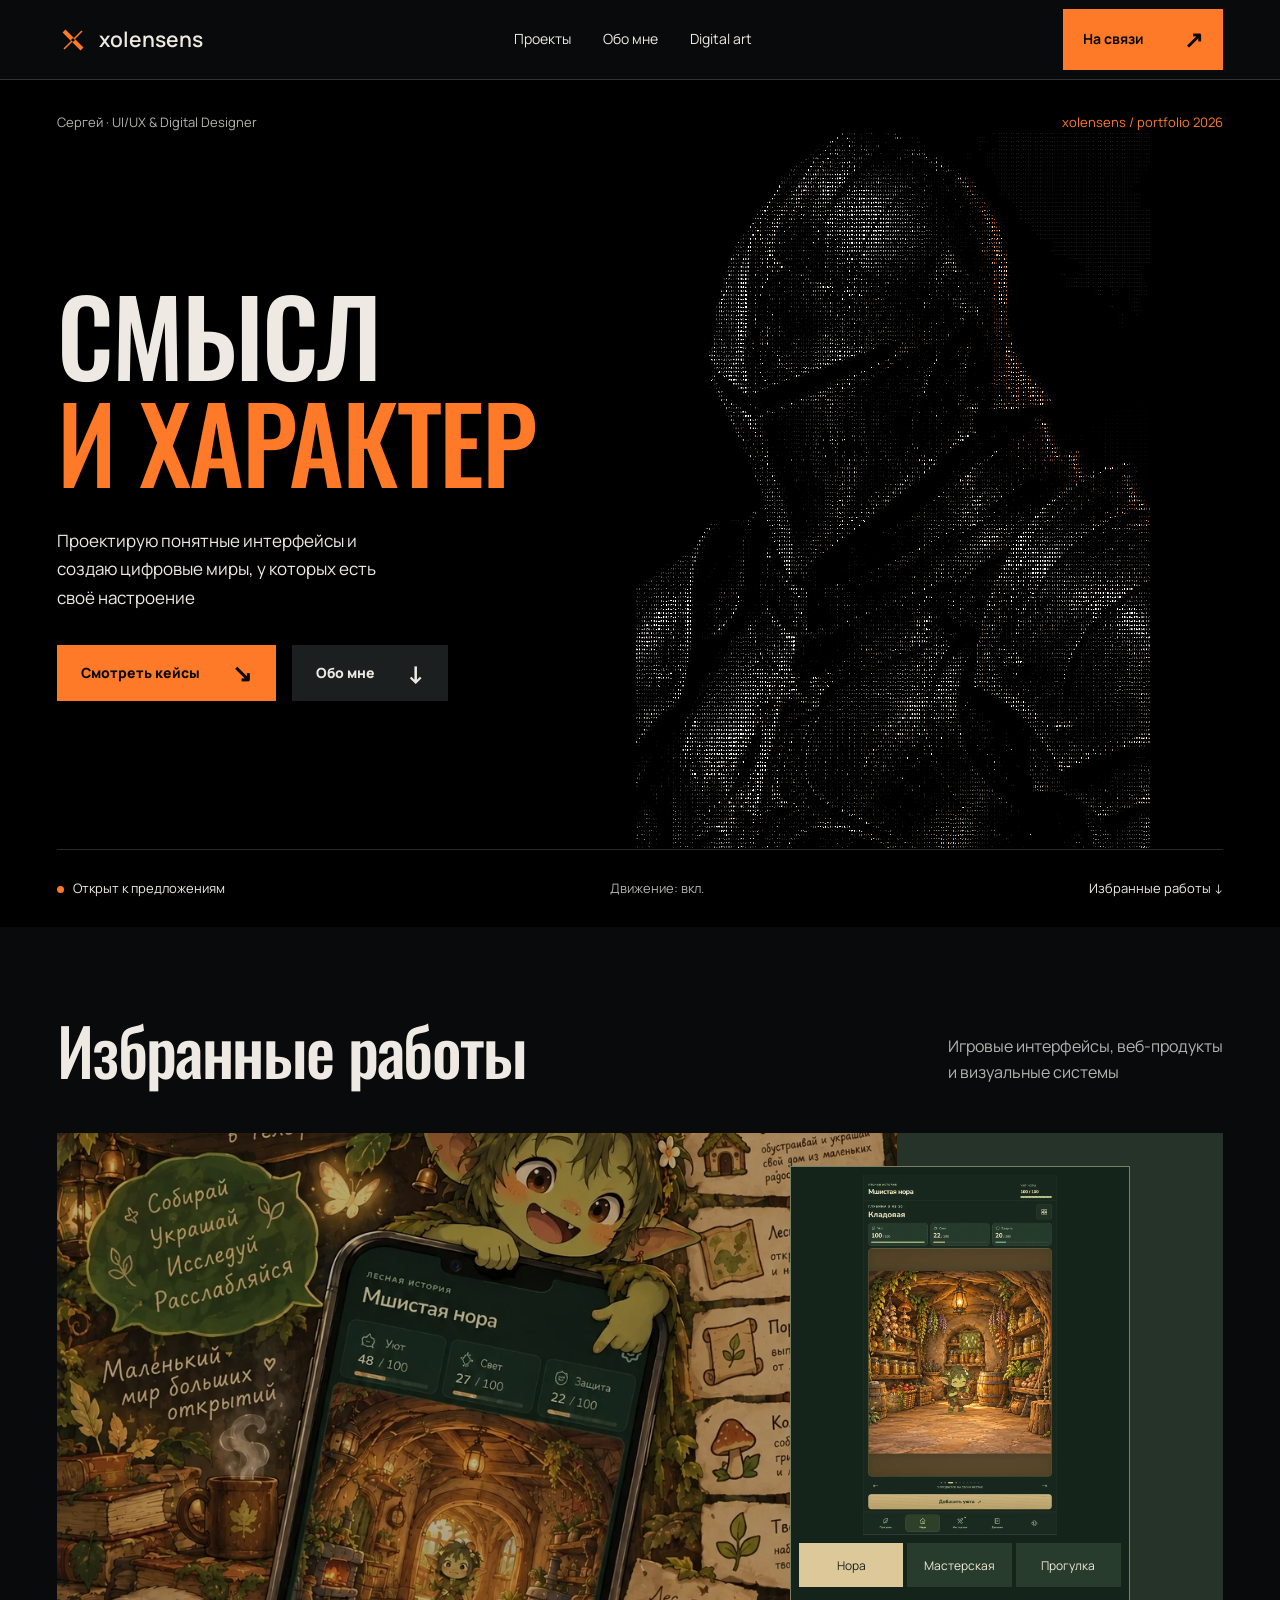
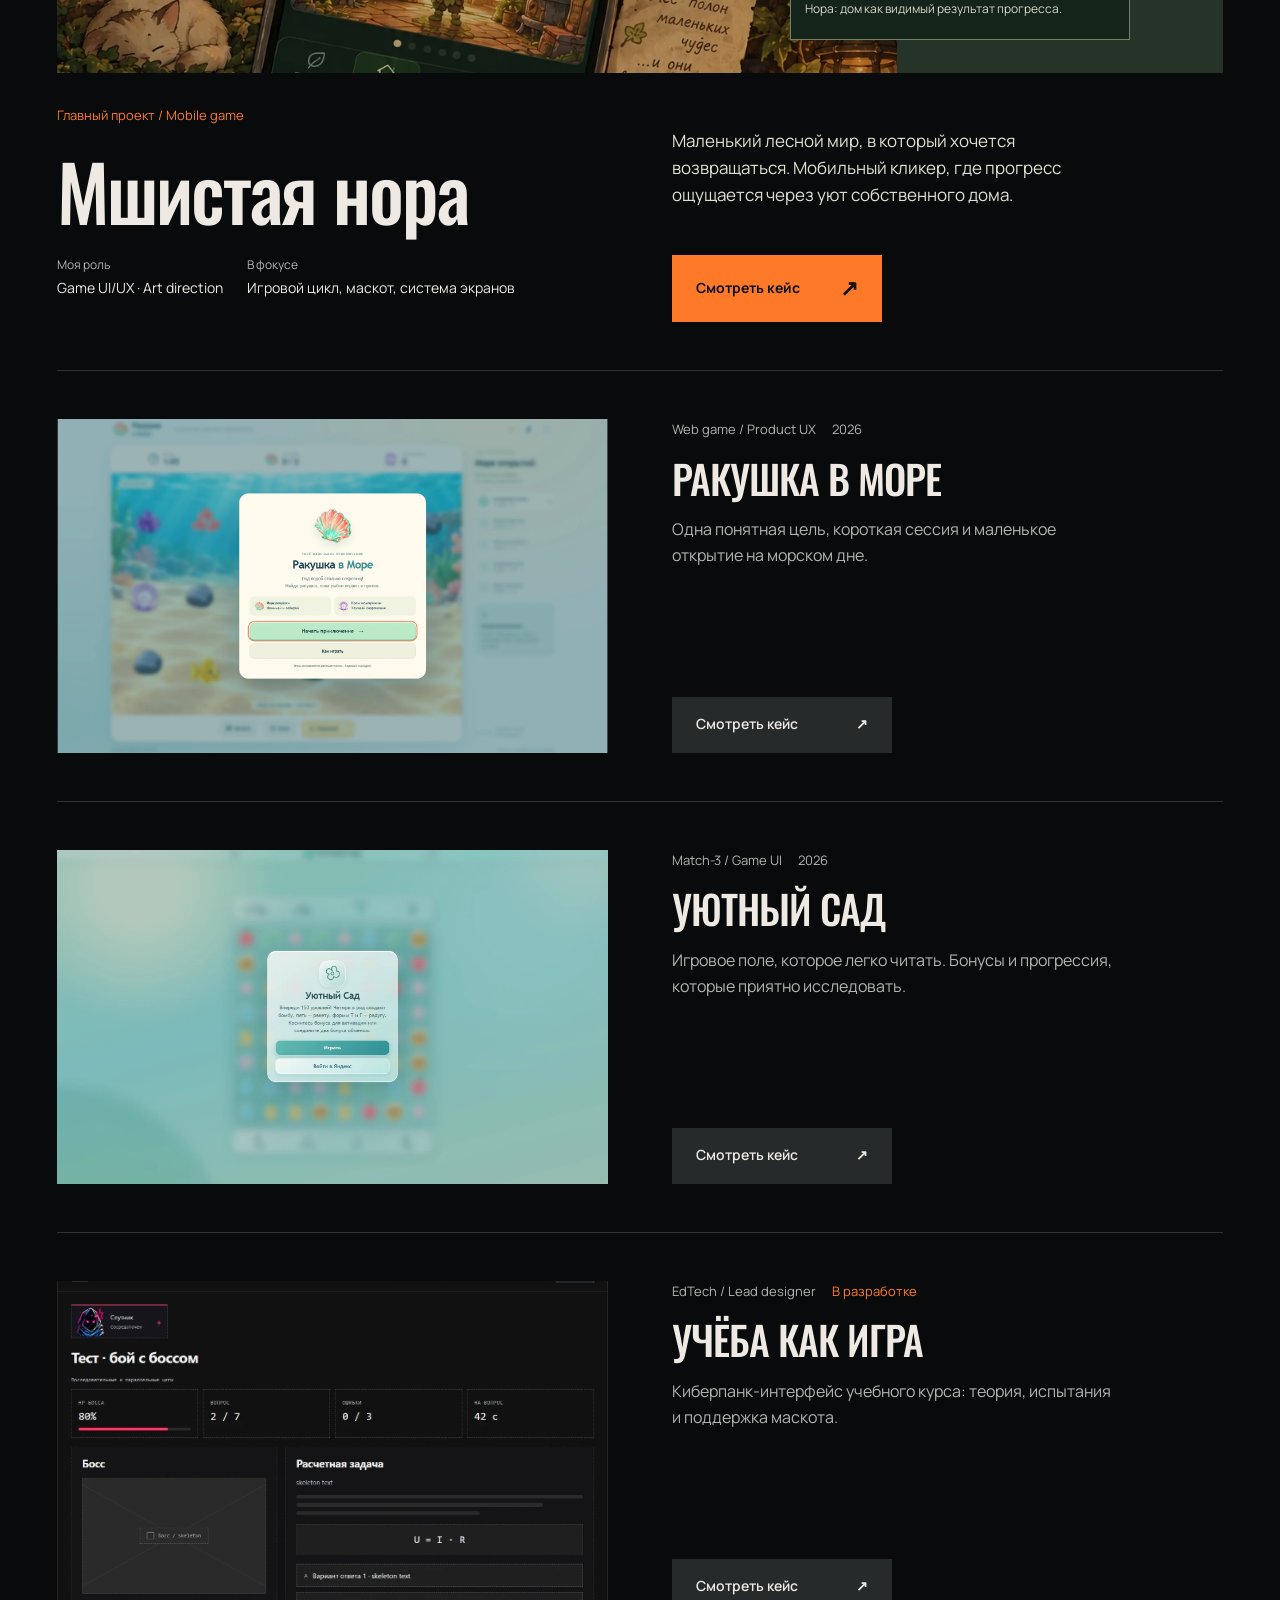
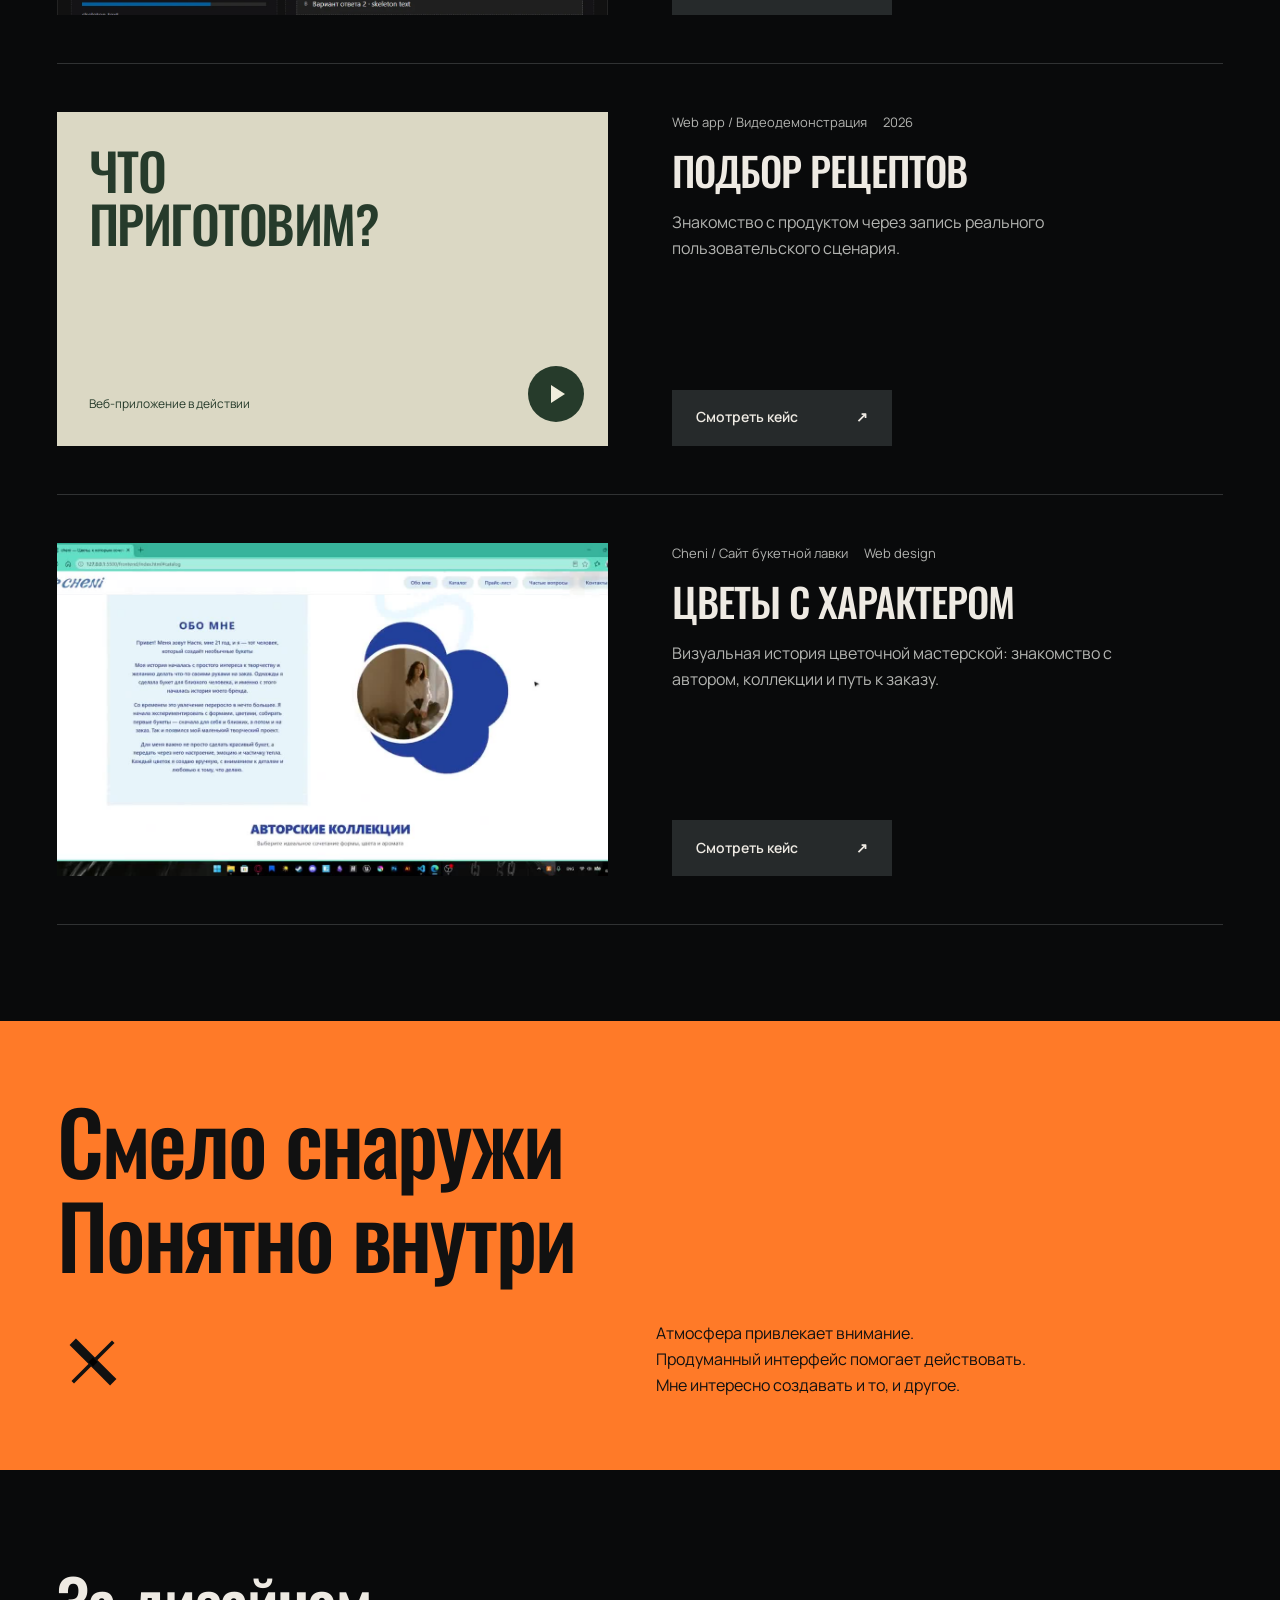
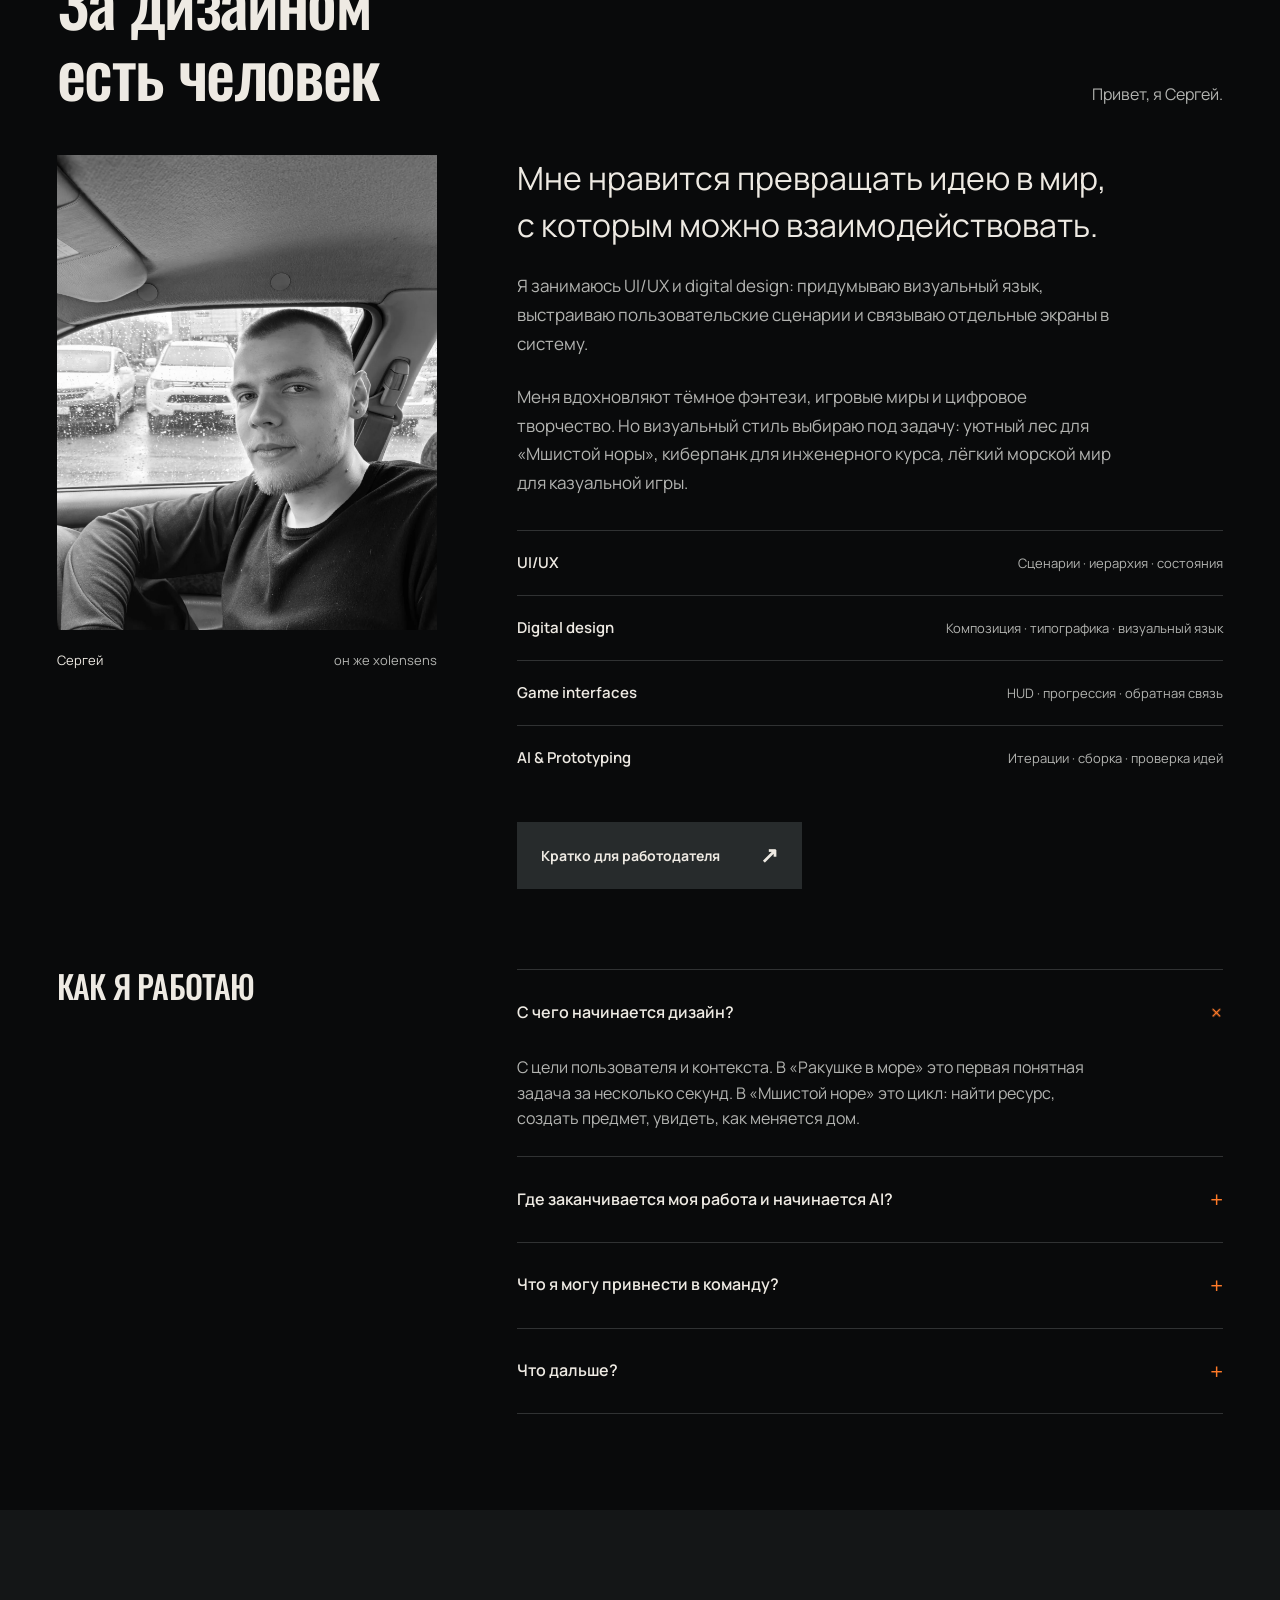
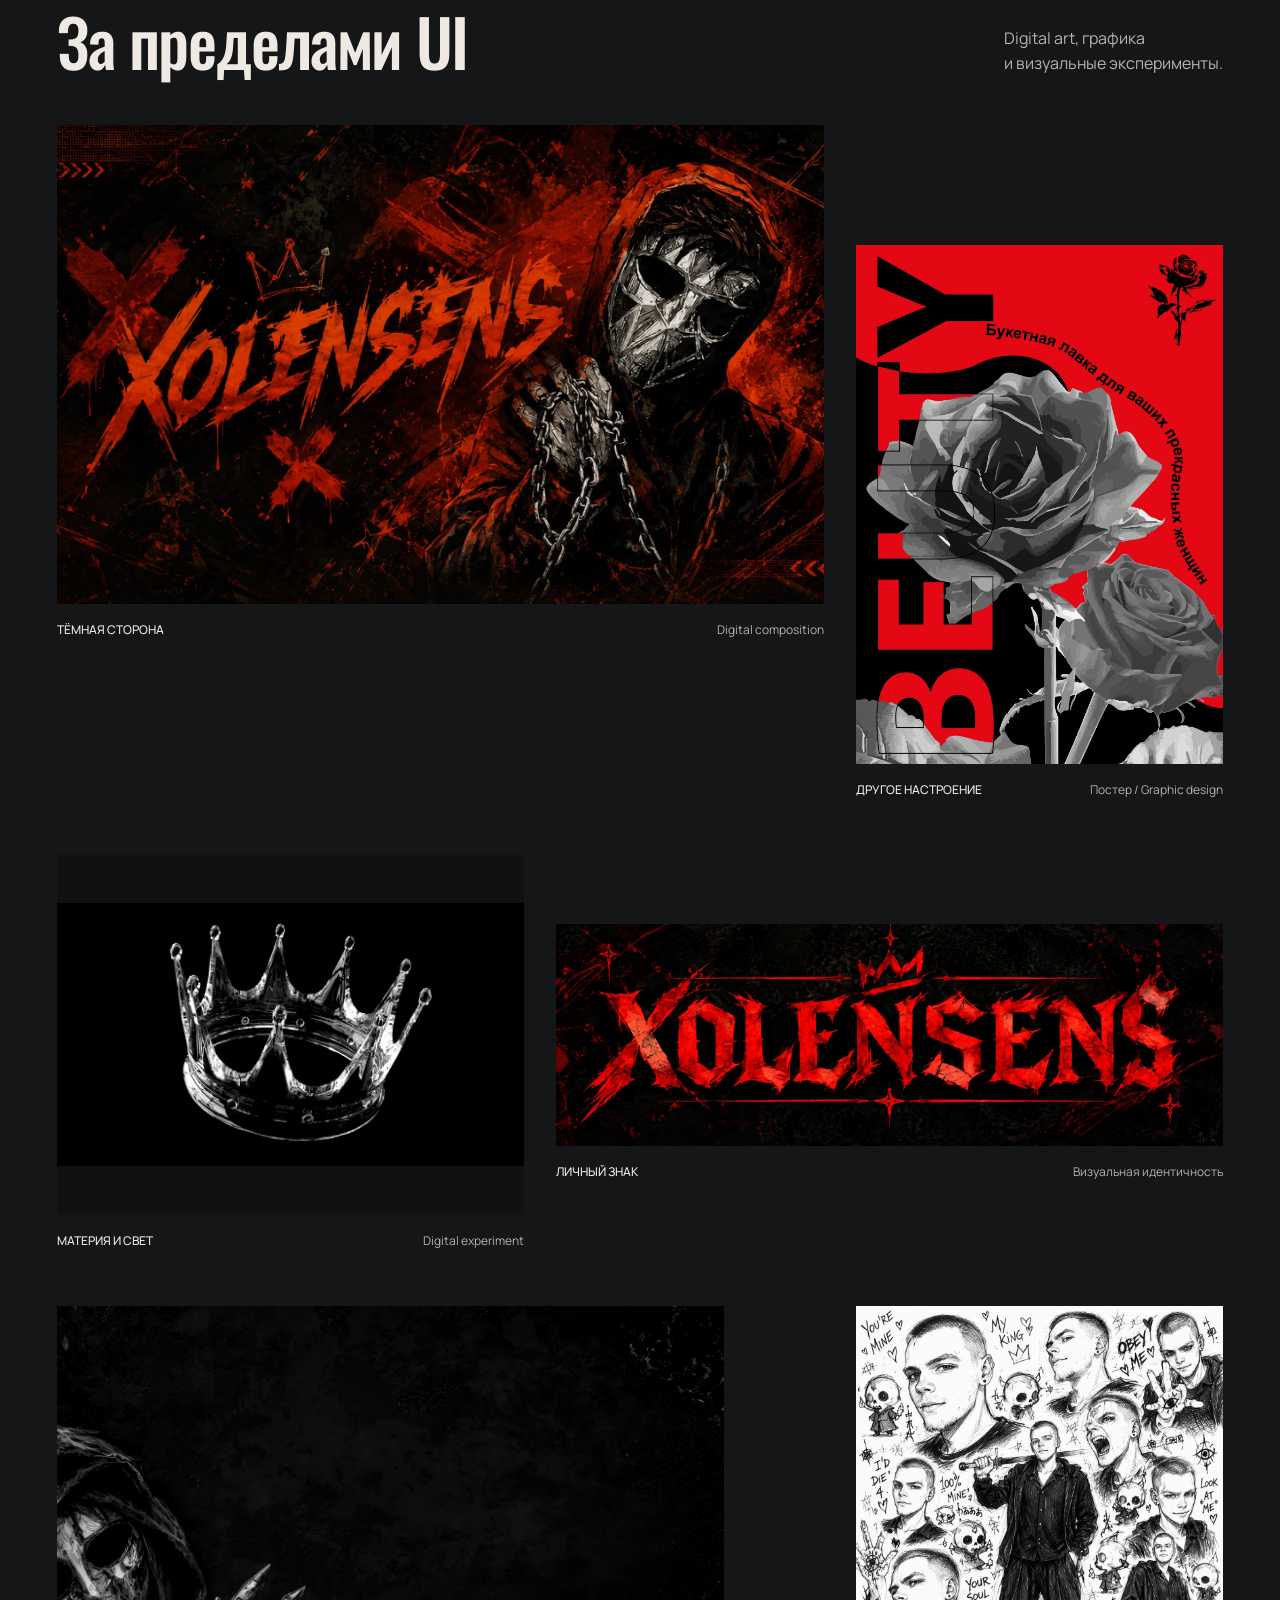
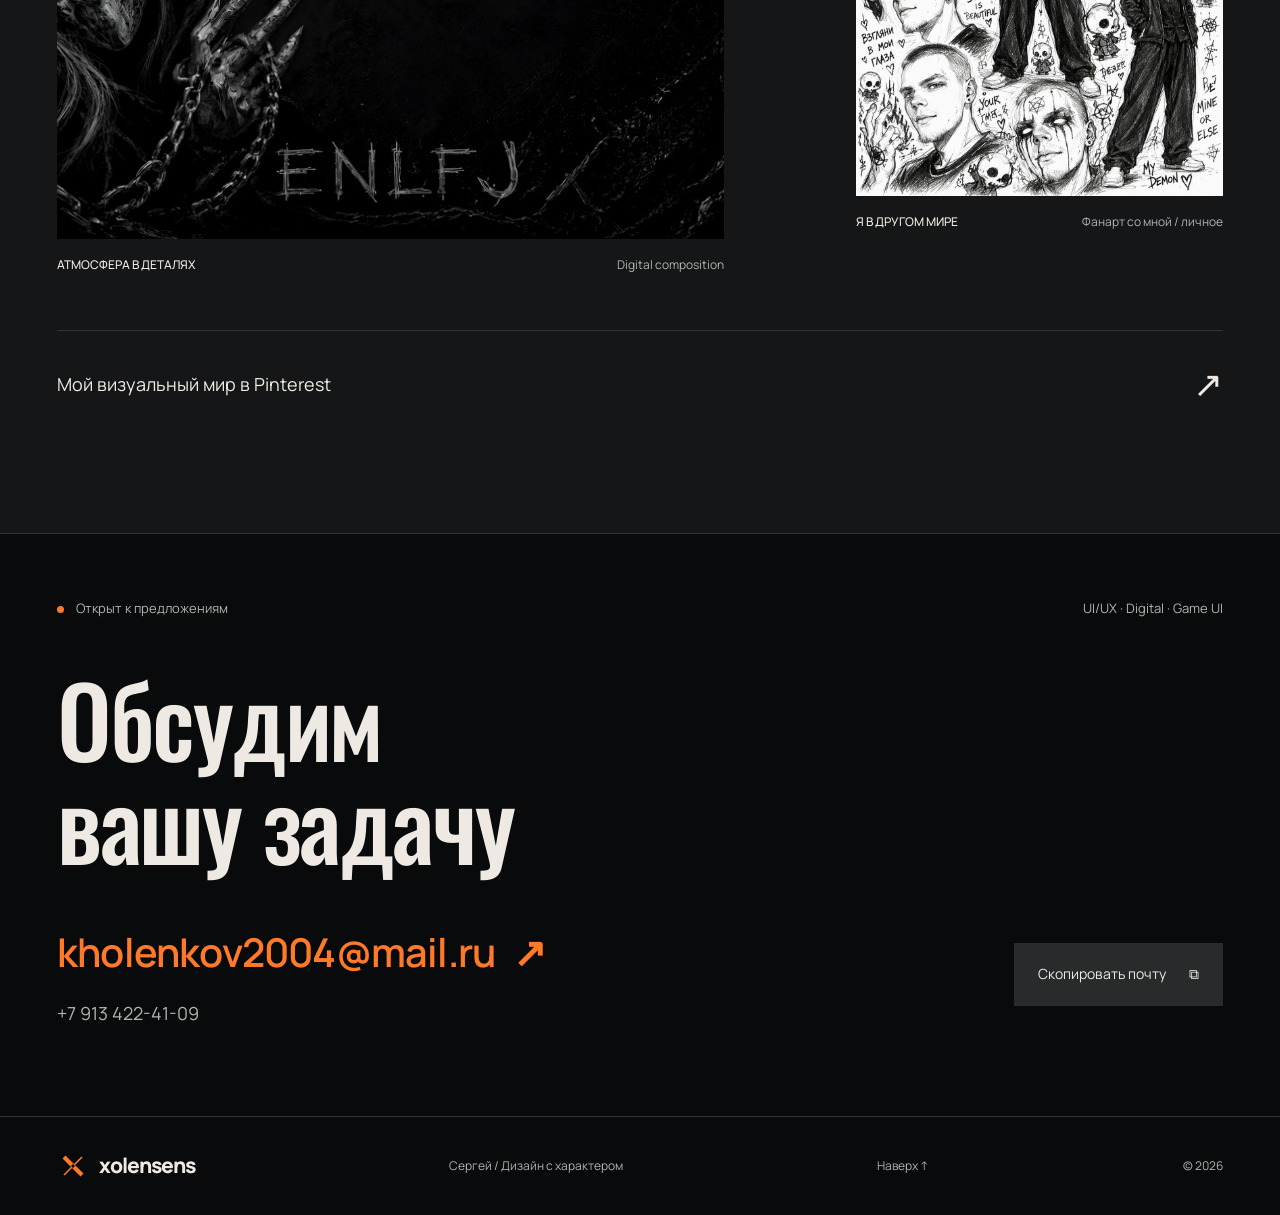
==== commit 037cff74: "Update index.html" ====
--- a/index.html
+++ b/index.html
@@ -26,7 +26,7 @@
 <main id="main">
   <section class="hero" id="top" aria-labelledby="hero-title">
 <div class="hero-topline"><span>Сергей · UI/UX & Digital Designer</span><span>xolensens / portfolio 2026</span></div>
-<div class="hero-layout"><div class="hero-text"><h1 id="hero-title"><span>СМЫСЛ</span><span>И ХАРАКТЕР</span></h1><p>Проектирую понятные интерфейсы и создаю цифровые миры, у которых есть своё настроение</p><div class="hero-actions"><a class="button primary" href="#work">Смотреть кейсы <span aria-hidden="true">↘</span></a><a class="button secondary" href="#about">Обо мне <span aria-hidden="true">↓</span></a></div></div><figure class="ascii-art"><img src="assets/knight-ascii.png" alt="Средневековый рыцарь, собранный из ASCII-символов" width="1024" height="1536" fetchpriority="high"><figcaption>Человеческий взгляд / цифровая материя</figcaption></figure></div>
+<div class="hero-layout"><div class="hero-text"><h1 id="hero-title"><span>СМЫСЛ</span><span>И ХАРАКТЕР</span></h1><p>Проектирую понятные интерфейсы и создаю цифровые миры, у которых есть своё настроение</p><div class="hero-actions"><a class="button primary" href="#work">Смотреть кейсы <span aria-hidden="true">↘</span></a><a class="button secondary" href="#about">Обо мне <span aria-hidden="true">↓</span></a></div></div><figure class="ascii-art"><img src="assets/knight-ascii.png" alt="Средневековый рыцарь, собранный из ASCII-символов" width="1024" height="1536" fetchpriority="high"></figure></div>
 <div class="hero-bottom"><span><i class="status-dot"></i>Открыт к предложениям</span><button class="motion-toggle" aria-pressed="false">Движение: вкл.</button><a href="#work">Избранные работы ↓</a></div>
 </section>
 
